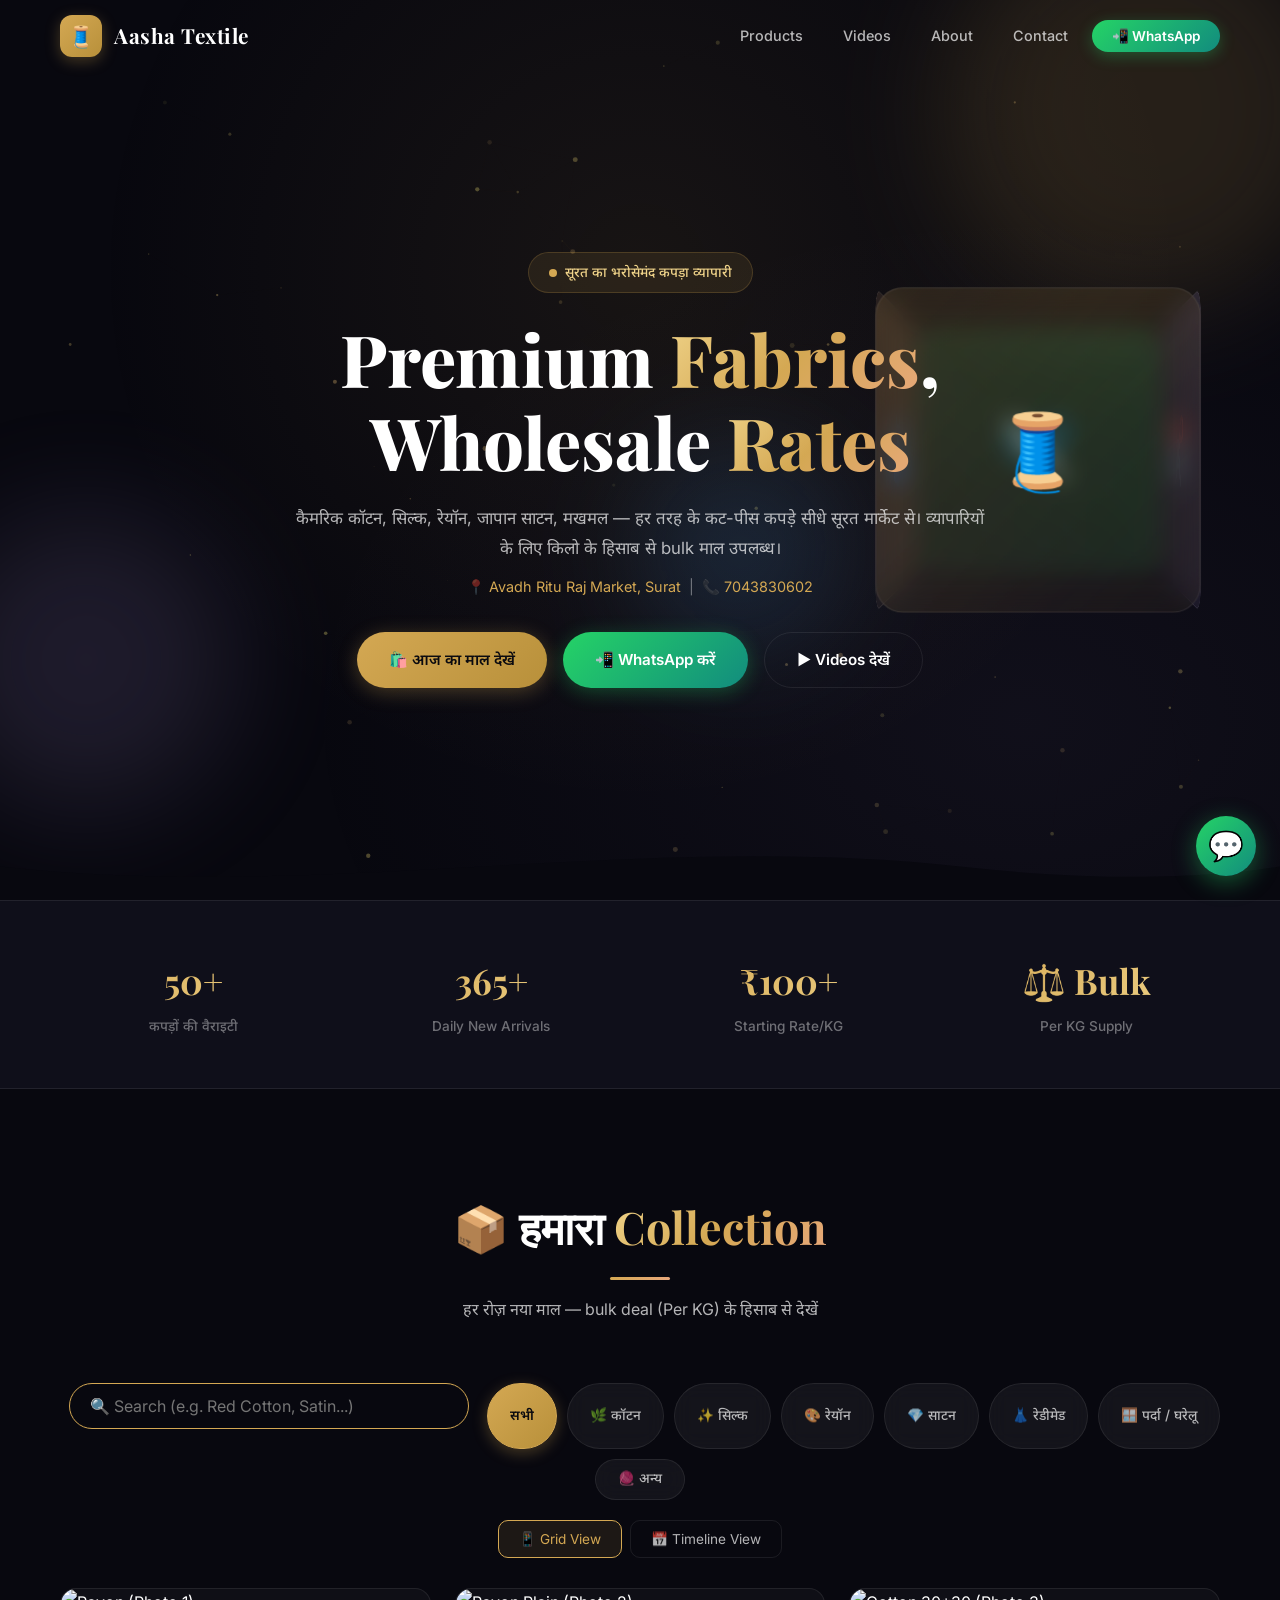
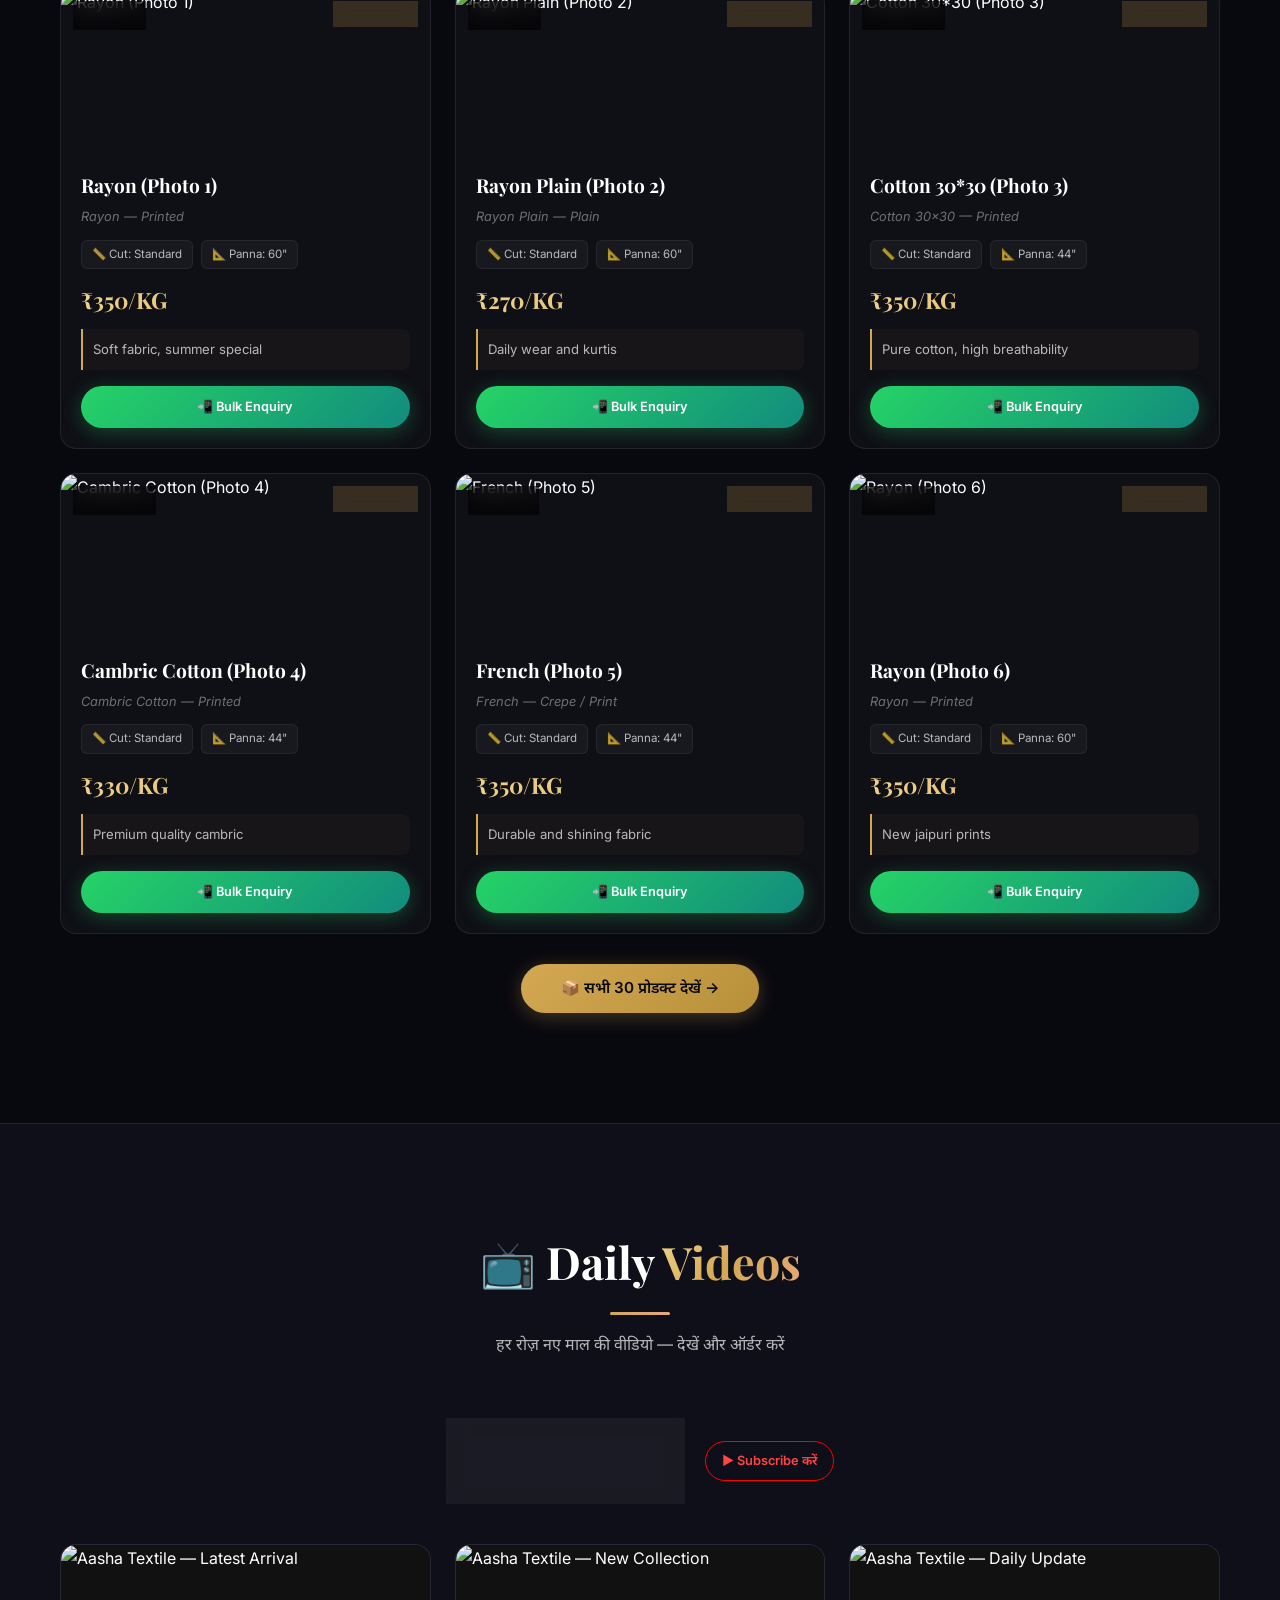
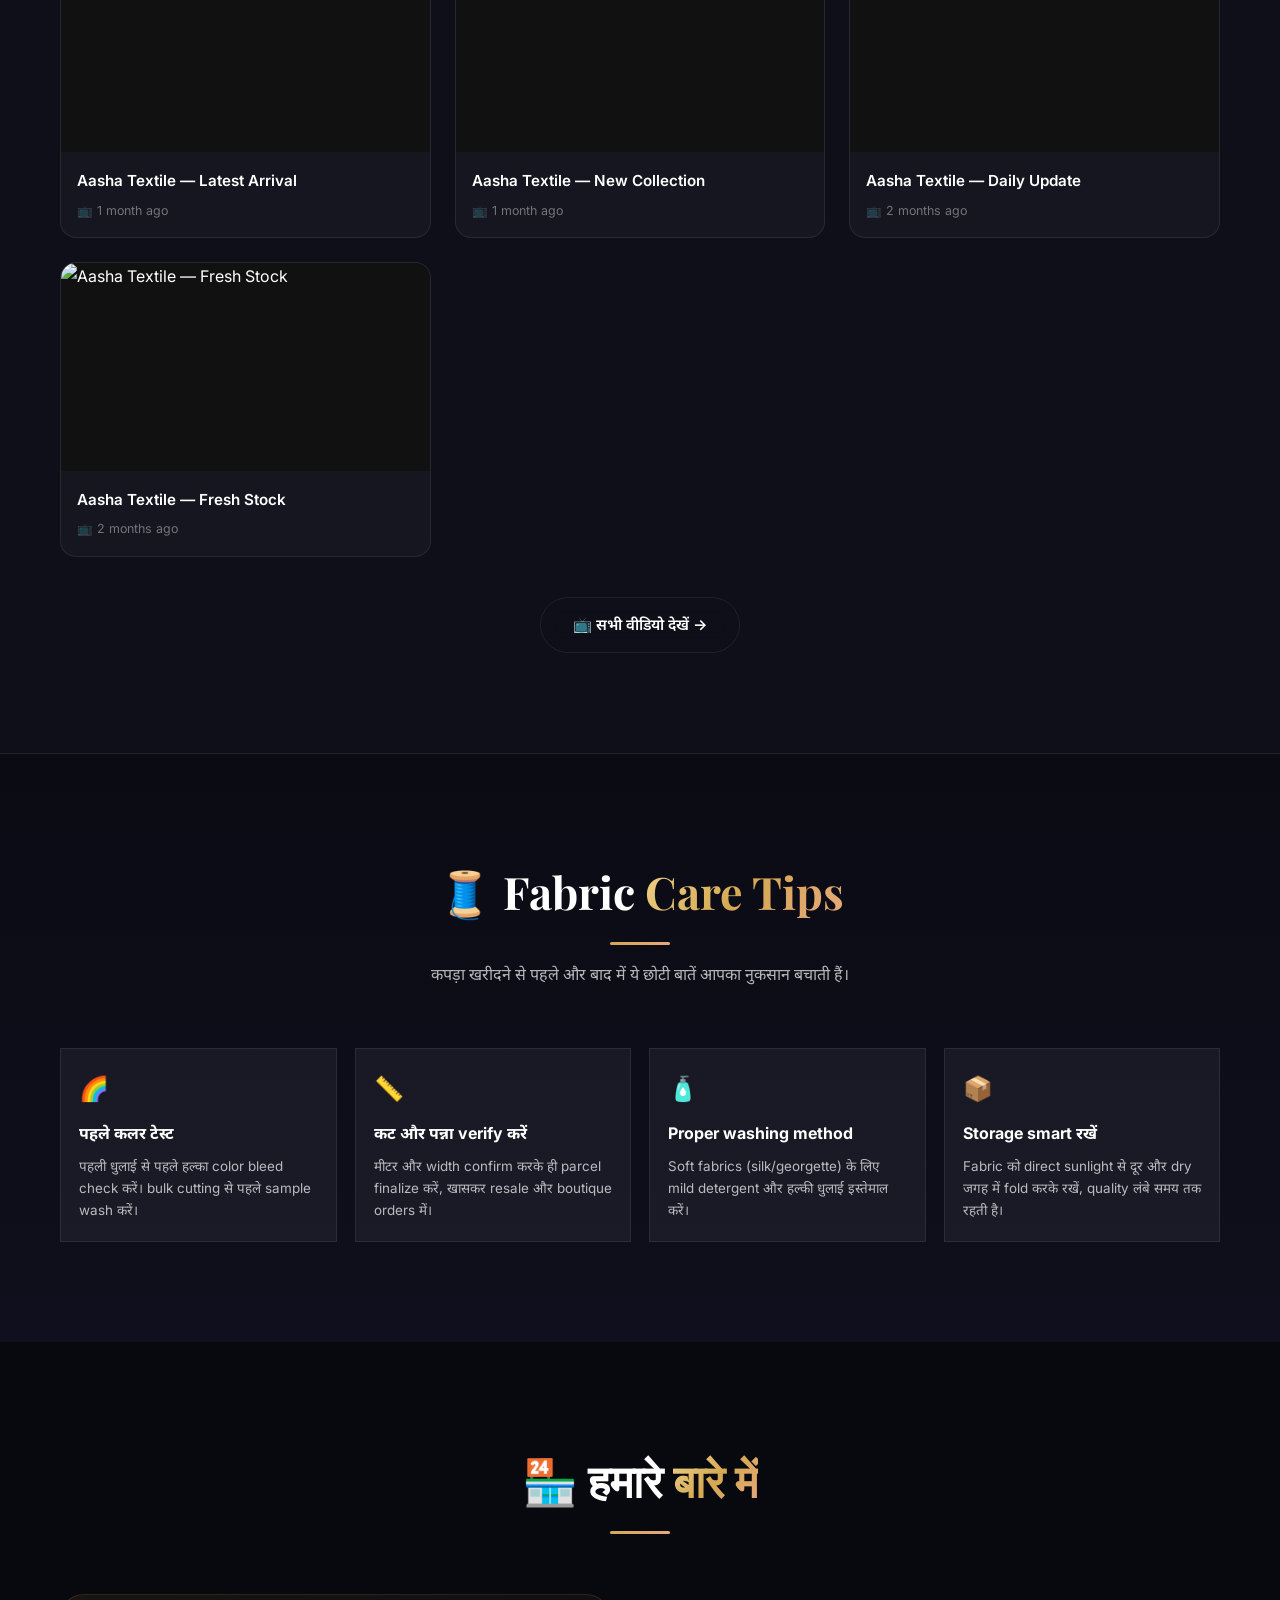
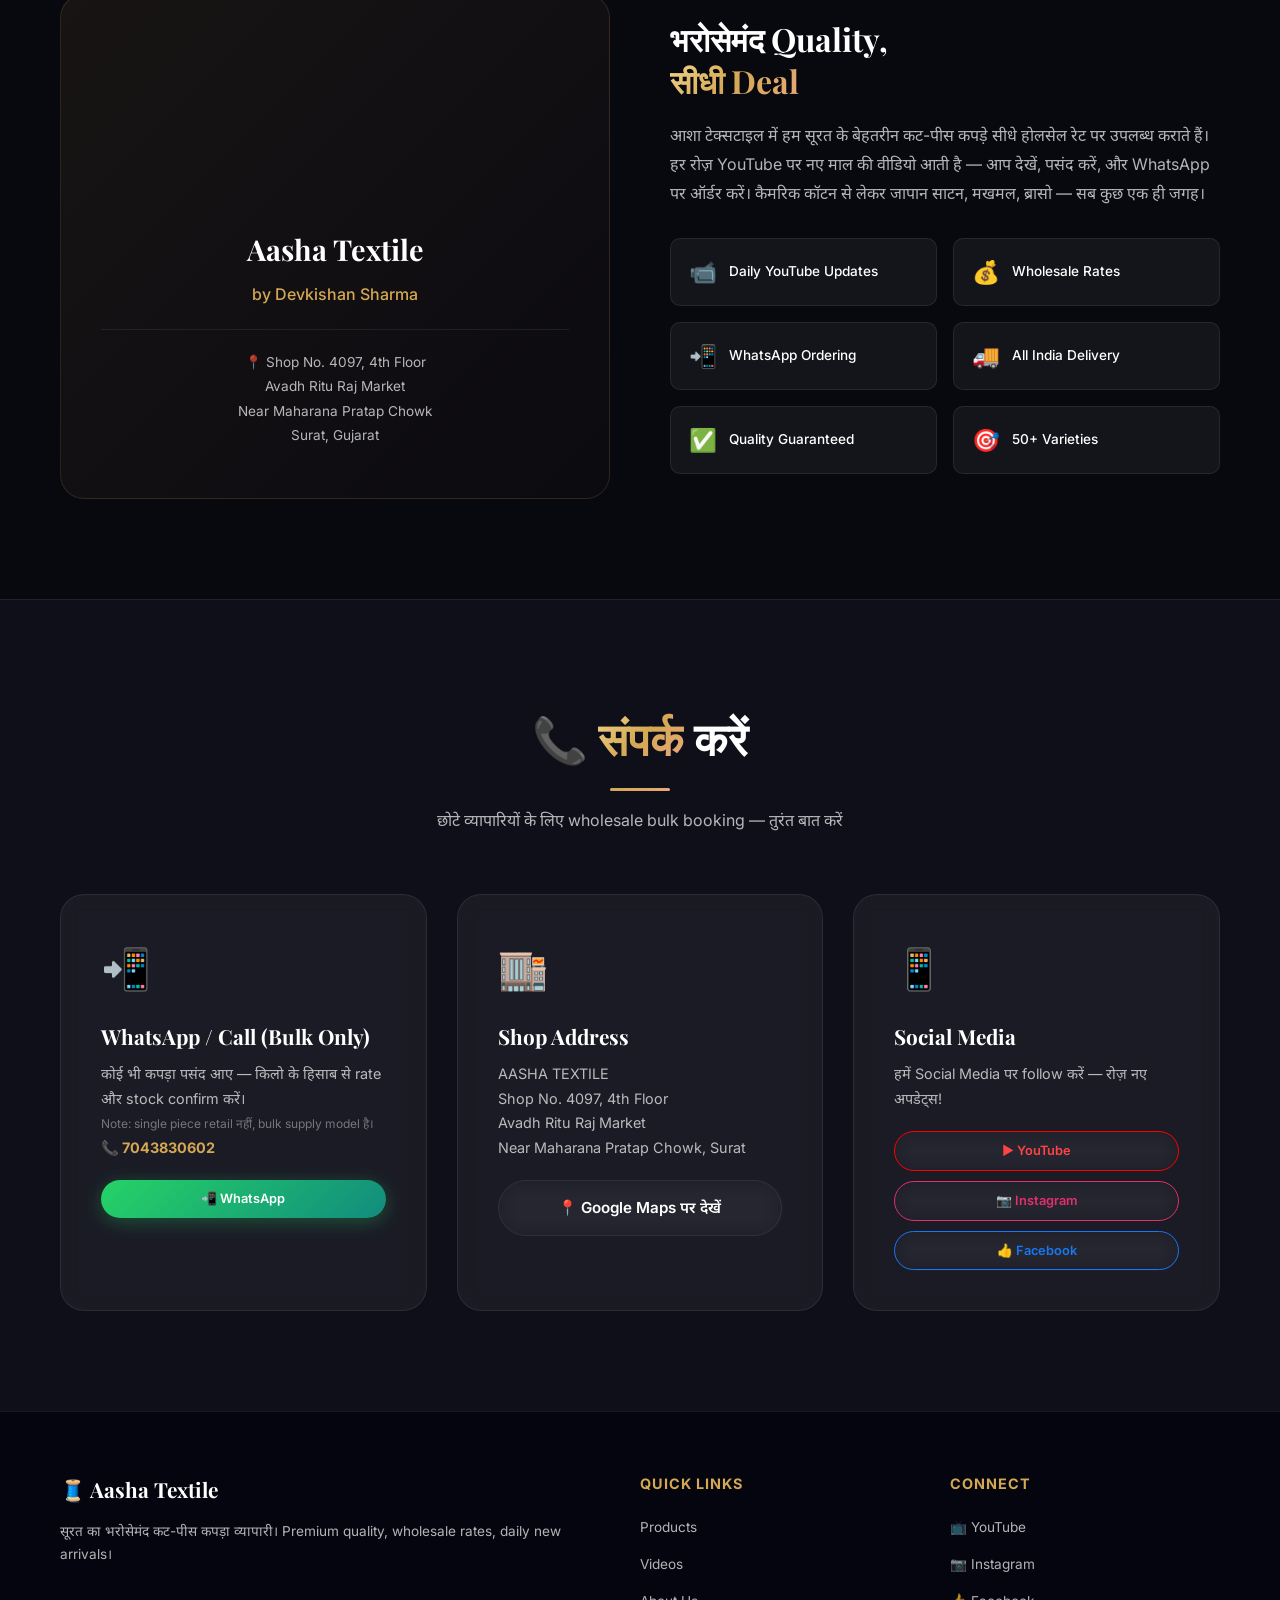
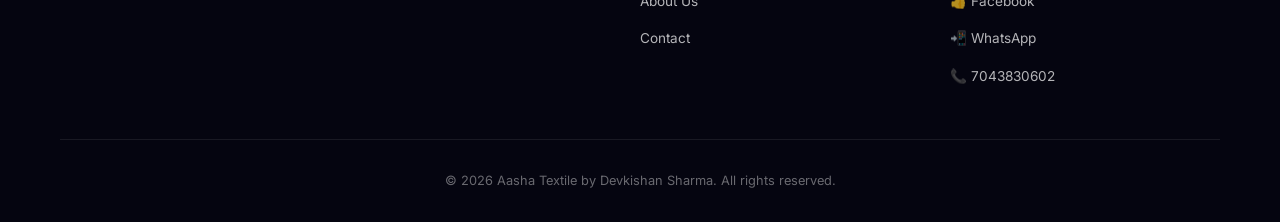
==== index.html @ 74edf507 "Add files via upload" ====
<!DOCTYPE html>
<html lang="hi">
<head>
    <meta charset="UTF-8">
    <meta name="viewport" content="width=device-width, initial-scale=1.0">
    <title>Aasha Textile — Premium Cut-Piece Fabrics | Surat</title>
    <meta name="description" content="Aasha Textile, Surat — Premium quality cut-piece fabrics at wholesale rates. Cotton, Silk, Rayon, Velvet & more. Daily new arrivals. Order via WhatsApp.">
    <meta name="keywords" content="cut piece cloth, fabric shop Surat, Aasha Textile, Devkishan Sharma, cotton, silk, rayon, wholesale fabric, Surat textile market">
    <link rel="icon" href="data:image/svg+xml,<svg xmlns='http://www.w3.org/2000/svg' viewBox='0 0 100 100'><text y='.9em' font-size='90'>🧵</text></svg>">
    <link rel="stylesheet" href="style.css">
</head>
<body>

    <!-- ======== PRELOADER ======== -->
    <div class="preloader" id="preloader">
        <div class="preloader-spinner"></div>
        <div class="preloader-text">AASHA TEXTILE</div>
    </div>

    <!-- ======== PARTICLE CANVAS ======== -->
    <canvas id="particleCanvas"></canvas>

    <!-- ======== NAVIGATION ======== -->
    <nav class="navbar" id="navbar">
        <div class="container">
            <a href="#" class="nav-logo">
                <div class="nav-logo-icon">🧵</div>
                <span>Aasha Textile</span>
            </a>
            <ul class="nav-links" id="navLinks">
                <li><a href="#products" class="nav-link" data-section="products">Products</a></li>
                <li><a href="#youtube" class="nav-link" data-section="youtube">Videos</a></li>
                <li><a href="#about" class="nav-link" data-section="about">About</a></li>
                <li><a href="#contact" class="nav-link" data-section="contact">Contact</a></li>
                <li>
                    <a href="https://wa.me/917043830602" target="_blank" class="nav-whatsapp-btn">
                        📲 WhatsApp
                    </a>
                </li>
            </ul>
            <button class="nav-toggle" id="navToggle" aria-label="Toggle navigation">
                <span></span>
                <span></span>
                <span></span>
            </button>
        </div>
    </nav>

    <!-- ======== HERO SECTION ======== -->
    <section class="hero" id="hero">
        <div class="hero-shape hero-shape-1"></div>
        <div class="hero-shape hero-shape-2"></div>
        <div class="hero-shape hero-shape-3"></div>

        <div class="hero-content">
            <div class="hero-badge">
                सूरत का भरोसेमंद कपड़ा व्यापारी
            </div>
            <h1 class="hero-title">
                Premium <span class="gold-text">Fabrics</span>,<br>
                Wholesale <span class="gold-text">Rates</span>
            </h1>
            <p class="hero-subtitle">
                कैमरिक कॉटन, सिल्क, रेयॉन, जापान साटन, मखमल — हर तरह के कट-पीस कपड़े 
                सीधे सूरत मार्केट से।  व्यापारियों के लिए किलो के हिसाब से bulk माल उपलब्ध।
            </p>
            <p class="hero-location">
                📍 <span>Avadh Ritu Raj Market, Surat</span> &nbsp;|&nbsp; 📞 <span>7043830602</span>
            </p>
            <div class="hero-buttons">
                <a href="#products" class="btn btn-gold">
                    🛍️ आज का माल देखें
                </a>
                <a href="https://wa.me/917043830602?text=नमस्ते%2C%20मुझे%20कपड़े%20के%20बारे%20में%20जानकारी%20चाहिए" target="_blank" class="btn btn-whatsapp">
                    📲 WhatsApp करें
                </a>
                <a href="#youtube" class="btn btn-outline">
                    ▶ Videos देखें
                </a>
            </div>
        </div>

        <!-- 3D Rotating Cube -->
        <div class="hero-3d-element">
            <div class="hero-3d-cube">
                <div class="hero-3d-face">🧵</div>
                <div class="hero-3d-face">✂️</div>
                <div class="hero-3d-face">🪡</div>
                <div class="hero-3d-face">👗</div>
            </div>
        </div>

        <div class="hero-wave">
            <svg viewBox="0 0 1440 80" fill="none" xmlns="http://www.w3.org/2000/svg" preserveAspectRatio="none">
                <path d="M0,40 C360,80 720,0 1080,40 C1260,60 1380,50 1440,40 L1440,80 L0,80 Z" fill="#08080f"/>
            </svg>
        </div>
    </section>

    <!-- ======== STATS BAR ======== -->
    <div class="stats-bar" id="statsBar">
        <div class="container">
            <div class="stats-grid">
                <div class="stat-item reveal">
                    <div class="stat-number" data-count="50">0+</div>
                    <div class="stat-label">कपड़ों की वैराइटी</div>
                </div>
                <div class="stat-item reveal reveal-delay-1">
                    <div class="stat-number" data-count="365">0</div>
                    <div class="stat-label">Daily New Arrivals</div>
                </div>
                <div class="stat-item reveal reveal-delay-2">
                    <div class="stat-number">₹100+</div>
                    <div class="stat-label">Starting Rate/KG</div>
                </div>
                <div class="stat-item reveal reveal-delay-3">
                    <div class="stat-number">⚖️ Bulk</div>
                    <div class="stat-label">Per KG Supply</div>
                </div>
            </div>
        </div>
    </div>

    <!-- ======== PRODUCTS SECTION ======== -->
    <section class="section timeline-section" id="products">
        <div class="container">
            <div class="section-header reveal">
                <h2 class="section-title">📦 हमारा <span class="gold-text">Collection</span></h2>
                <div class="section-gold-line"></div>
                <p class="section-subtitle">हर रोज़ नया माल — bulk deal (Per KG) के हिसाब से देखें</p>
            </div>

            <!-- Category Filter -->
            <div class="category-filter reveal" id="categoryFilter" style="margin-bottom: 20px;">
                <input type="text" id="searchInput" class="search-input" placeholder="🔍 Search (e.g. Red Cotton, Satin...)" style="width: 100%; max-width: 400px; padding: 12px 20px; border-radius: 30px; border: 1px solid var(--gold); background: var(--card-bg); color: #fff; font-size: 1rem; margin-bottom: 20px; display: block; margin-left: auto; margin-right: auto;">
                <button class="filter-btn active" data-category="all">सभी</button>
                <button class="filter-btn" data-category="Cotton">🌿 कॉटन</button>
                <button class="filter-btn" data-category="Silk">✨ सिल्क</button>
                <button class="filter-btn" data-category="Rayon">🎨 रेयॉन</button>
                <button class="filter-btn" data-category="Satin">💎 साटन</button>
                <button class="filter-btn" data-category="Readymade">👗 रेडीमेड</button>
                <button class="filter-btn" data-category="Curtain">🪟 पर्दा / घरेलू</button>
                <button class="filter-btn" data-category="Other">🧶 अन्य</button>
            </div>

            <!-- View Toggle -->
            <div class="view-toggle reveal">
                <button class="view-toggle-btn active" data-view="grid" id="viewGrid">📱 Grid View</button>
                <button class="view-toggle-btn" data-view="timeline" id="viewTimeline">📅 Timeline View</button>
            </div>

            <!-- Product Grid / Timeline -->
            <div id="productContainer">
                <!-- Rendered by JS -->
            </div>
        </div>
    </section>

    <!-- ======== YOUTUBE SECTION ======== -->
    <section class="section youtube-section" id="youtube">
        <div class="container">
            <div class="section-header reveal">
                <h2 class="section-title">📺 Daily <span class="gold-text">Videos</span></h2>
                <div class="section-gold-line"></div>
                <p class="section-subtitle">हर रोज़ नए माल की वीडियो — देखें और ऑर्डर करें</p>
            </div>

            <div class="yt-channel-header reveal">
                <div class="yt-channel-info">
                    <div class="yt-channel-icon">▶</div>
                    <div>
                        <div class="yt-channel-name">Aasha Textile</div>
                        <div class="yt-channel-handle">@aasarextile</div>
                    </div>
                </div>
                <a href="https://youtube.com/@aasarextile?sub_confirmation=1" target="_blank" class="btn btn-outline btn-sm" style="border-color: #ff0000; color: #ff4444;">
                    ▶ Subscribe करें
                </a>
            </div>

            <div class="yt-grid" id="youtubeGrid">
                <!-- Rendered by JS -->
            </div>

            <div class="yt-subscribe-row reveal">
                <a href="https://youtube.com/@aasarextile" target="_blank" class="btn btn-outline">
                    📺 सभी वीडियो देखें →
                </a>
            </div>
        </div>
    </section>

    <!-- ======== FABRIC CARE / TRUST SECTION ======== -->
    <section class="section fabric-care-section" id="care">
        <div class="container">
            <div class="section-header reveal">
                <h2 class="section-title">🧵 Fabric <span class="gold-text">Care Tips</span></h2>
                <div class="section-gold-line"></div>
                <p class="section-subtitle">कपड़ा खरीदने से पहले और बाद में ये छोटी बातें आपका नुकसान बचाती हैं।</p>
            </div>
            <div class="fabric-care-grid">
                <div class="fabric-tip reveal">
                    <div class="fabric-tip-icon">🌈</div>
                    <h3>पहले कलर टेस्ट</h3>
                    <p>पहली धुलाई से पहले हल्का color bleed check करें। bulk cutting से पहले sample wash करें।</p>
                </div>
                <div class="fabric-tip reveal reveal-delay-1">
                    <div class="fabric-tip-icon">📏</div>
                    <h3>कट और पन्ना verify करें</h3>
                    <p>मीटर और width confirm करके ही parcel finalize करें, खासकर resale और boutique orders में।</p>
                </div>
                <div class="fabric-tip reveal reveal-delay-2">
                    <div class="fabric-tip-icon">🧴</div>
                    <h3>Proper washing method</h3>
                    <p>Soft fabrics (silk/georgette) के लिए mild detergent और हल्की धुलाई इस्तेमाल करें।</p>
                </div>
                <div class="fabric-tip reveal reveal-delay-3">
                    <div class="fabric-tip-icon">📦</div>
                    <h3>Storage smart रखें</h3>
                    <p>Fabric को direct sunlight से दूर और dry जगह में fold करके रखें, quality लंबे समय तक रहती है।</p>
                </div>
            </div>
        </div>
    </section>

    <!-- ======== ABOUT SECTION ======== -->
    <section class="section about-section" id="about">
        <div class="container">
            <div class="section-header reveal">
                <h2 class="section-title">🏪 हमारे <span class="gold-text">बारे में</span></h2>
                <div class="section-gold-line"></div>
            </div>

            <div class="about-grid">
                <div class="about-visual reveal">
                    <div class="about-card-3d">
                        <div class="about-card" id="aboutCard">
                            <div class="about-owner-photo-wrap">
                                <img src="admin-photo.jpg" alt="Devkishan Sharma" class="about-owner-photo" loading="lazy" decoding="async" onerror="this.style.display='none'; this.parentElement.classList.add('fallback');">
                                <span class="about-shop-icon">🏪</span>
                            </div>
                            <h3>Aasha Textile</h3>
                            <p class="about-owner">by Devkishan Sharma</p>
                            <div class="about-address">
                                📍 Shop No. 4097, 4th Floor<br>
                                Avadh Ritu Raj Market<br>
                                Near Maharana Pratap Chowk<br>
                                Surat, Gujarat
                            </div>
                        </div>
                    </div>
                </div>
                <div class="about-info reveal reveal-delay-1">
                    <h2>भरोसेमंद Quality,<br><span class="gold-text">सीधी Deal</span></h2>
                    <p>
                        आशा टेक्सटाइल में हम सूरत के बेहतरीन कट-पीस कपड़े सीधे होलसेल रेट पर उपलब्ध कराते हैं।
                        हर रोज़ YouTube पर नए माल की वीडियो आती है — आप देखें, पसंद करें, और WhatsApp पर ऑर्डर करें।
                        कैमरिक कॉटन से लेकर जापान साटन, मखमल, ब्रासो — सब कुछ एक ही जगह।
                    </p>
                    <div class="about-features">
                        <div class="about-feature">
                            <div class="about-feature-icon">📹</div>
                            <span>Daily YouTube Updates</span>
                        </div>
                        <div class="about-feature">
                            <div class="about-feature-icon">💰</div>
                            <span>Wholesale Rates</span>
                        </div>
                        <div class="about-feature">
                            <div class="about-feature-icon">📲</div>
                            <span>WhatsApp Ordering</span>
                        </div>
                        <div class="about-feature">
                            <div class="about-feature-icon">🚚</div>
                            <span>All India Delivery</span>
                        </div>
                        <div class="about-feature">
                            <div class="about-feature-icon">✅</div>
                            <span>Quality Guaranteed</span>
                        </div>
                        <div class="about-feature">
                            <div class="about-feature-icon">🎯</div>
                            <span>50+ Varieties</span>
                        </div>
                    </div>
                </div>
            </div>
        </div>
    </section>

    <!-- ======== CONTACT SECTION ======== -->
    <section class="section contact-section" id="contact">
        <div class="container">
            <div class="section-header reveal">
                <h2 class="section-title">📞 <span class="gold-text">संपर्क</span> करें</h2>
                <div class="section-gold-line"></div>
                <p class="section-subtitle">छोटे व्यापारियों के लिए wholesale bulk booking — तुरंत बात करें</p>
            </div>

            <div class="contact-grid">
                <div class="contact-card reveal">
                    <div class="contact-card-icon">📲</div>
                    <h3>WhatsApp / Call (Bulk Only)</h3>
                    <p>
                        कोई भी कपड़ा पसंद आए — किलो के हिसाब से rate और stock confirm करें।<br>
                        <small style="color:var(--text-muted)">Note: single piece retail नहीं, bulk supply model है।</small><br>
                        <strong style="color:var(--gold)">📞 7043830602</strong>
                    </p>
                    <div style="display:flex;gap:10px;flex-wrap:wrap;margin-top:12px;">
                        <a href="https://wa.me/917043830602?text=नमस्ते%2C%20मुझे%20कपड़े%20के%20बारे%20में%20जानकारी%20चाहिए" target="_blank" class="btn btn-whatsapp btn-sm">
                            📲 WhatsApp
                        </a>
                    </div>
                </div>
                <div class="contact-card reveal reveal-delay-1">
                    <div class="contact-card-icon">🏬</div>
                    <h3>Shop Address</h3>
                    <p>
                        AASHA TEXTILE<br>
                        Shop No. 4097, 4th Floor<br>
                        Avadh Ritu Raj Market<br>
                        Near Maharana Pratap Chowk, Surat
                    </p>
                    <a href="https://maps.app.goo.gl/P3PZbkX4ZzjB4wXUA" target="_blank" class="btn btn-outline">
                        📍 Google Maps पर देखें
                    </a>
                </div>
                <div class="contact-card reveal reveal-delay-2">
                    <div class="contact-card-icon">📱</div>
                    <h3>Social Media</h3>
                    <p>
                        हमें Social Media पर follow करें — रोज़ नए अपडेट्स!
                    </p>
                    <div style="display:flex;gap:10px;flex-wrap:wrap;margin-top:12px;">
                        <a href="https://youtube.com/@aasarextile" target="_blank" class="btn btn-outline btn-sm" style="border-color:#ff0000;color:#ff4444;">
                            ▶ YouTube
                        </a>
                        <a href="https://instagram.com/dekrishansharma?igsh=cmhyNXc4cWptZm8y" target="_blank" class="btn btn-outline btn-sm" style="border-color:#e1306c;color:#e1306c;">
                            📷 Instagram
                        </a>
                        <a href="https://facebook.com/share/15oyioSVS5" target="_blank" class="btn btn-outline btn-sm" style="border-color:#1877f2;color:#1877f2;">
                            👍 Facebook
                        </a>
                    </div>
                </div>
            </div>
        </div>
    </section>



    <!-- ======== FOOTER ======== -->
    <footer class="footer">
        <div class="container">
            <div class="footer-grid">
                <div class="footer-brand">
                    <h3>🧵 Aasha Textile</h3>
                    <p>
                        सूरत का भरोसेमंद कट-पीस कपड़ा व्यापारी। 
                        Premium quality, wholesale rates, daily new arrivals।
                    </p>
                </div>
                <div class="footer-col">
                    <h4>Quick Links</h4>
                    <ul>
                        <li><a href="#products">Products</a></li>
                        <li><a href="#youtube">Videos</a></li>
                        <li><a href="#about">About Us</a></li>
                        <li><a href="#contact">Contact</a></li>
                    </ul>
                </div>
                <div class="footer-col">
                    <h4>Connect</h4>
                    <ul>
                        <li><a href="https://youtube.com/@aasarextile" target="_blank">📺 YouTube</a></li>
                        <li><a href="https://instagram.com/dekrishansharma?igsh=cmhyNXc4cWptZm8y" target="_blank">📷 Instagram</a></li>
                        <li><a href="https://facebook.com/share/15oyioSVS5" target="_blank">👍 Facebook</a></li>
                        <li><a href="https://wa.me/917043830602" target="_blank">📲 WhatsApp</a></li>
                        <li><a href="tel:+917043830602">📞 7043830602</a></li>
                    </ul>
                </div>
            </div>
            <div class="footer-bottom">
                <p>© 2026 Aasha Textile by Devkishan Sharma. All rights reserved.</p>
            </div>
        </div>
    </footer>

    <!-- ======== WHATSAPP FAB ======== -->
    <a href="https://wa.me/917043830602?text=नमस्ते%2C%20मुझे%20कपड़े%20के%20बारे%20में%20जानकारी%20चाहिए" target="_blank" class="whatsapp-fab" id="whatsappFab">
        💬
        <span class="whatsapp-fab-tooltip">WhatsApp पर बात करें</span>
    </a>

    <!-- ======== ORDER MODAL ======== -->
    <div class="modal-overlay" id="orderModal">
        <div class="modal">
            <div class="modal-header">
                <h3>📲 WhatsApp पर Bulk Enquiry भेजें</h3>
                <button class="modal-close" id="modalClose">✕</button>
            </div>
            <div class="modal-body">
                <div id="modalProductInfo"></div>
                <form id="orderForm">
                    <div class="form-group">
                        <label for="customerName">आपका नाम *</label>
                        <input type="text" id="customerName" placeholder="अपना नाम लिखें" required>
                    </div>
                    <div class="form-group">
                        <label for="customerPhone">फ़ोन नंबर *</label>
                        <input type="tel" id="customerPhone" placeholder="अपना फ़ोन नंबर लिखें" required>
                    </div>
                    <div class="form-group">
                        <label for="customerAddress">पता (Delivery के लिए)</label>
                        <textarea id="customerAddress" placeholder="अपना पूरा पता लिखें"></textarea>
                    </div>
                    <div class="form-group">
                        <label for="customerMessage">कितना चाहिए / कोई सवाल</label>
                        <textarea id="customerMessage" placeholder="जैसे: 5 मीटर चाहिए, कोई और रंग है क्या?"></textarea>
                    </div>
                    <button type="submit" class="btn-send-order">
                        📲 WhatsApp पर भेजें
                    </button>
                </form>
            </div>
        </div>
    </div>

    <!-- ======== IMAGE LIGHTBOX ======== -->
    <div class="lightbox-overlay" id="lightbox">
        <button class="lightbox-close" id="lightboxClose">✕</button>
        <div class="lightbox-content">
            <img id="lightboxImg" src="" alt="Full size image">
        </div>
        <div class="lightbox-caption" id="lightboxCaption"></div>
    </div>

    <script src="direct-updates.js"></script>
    <script src="app.js"></script>
</body>
</html>
---- style.css ----
/* ============================================
   AASHA TEXTILE — Premium 3D Dark Theme
   Surat Cut-Piece Fabric Hub
   ============================================ */

/* ---------- Google Fonts ---------- */
@import url('https://fonts.googleapis.com/css2?family=Playfair+Display:ital,wght@0,400;0,600;0,700;0,800;1,400&family=Inter:wght@300;400;500;600;700&family=Noto+Sans+Devanagari:wght@300;400;500;600;700&display=swap');

/* ---------- CSS Variables ---------- */
:root {
  --bg-primary: #08080f;
  --bg-secondary: #0f0f1a;
  --bg-card: rgba(255,255,255,0.03);
  --bg-card-hover: rgba(255,255,255,0.06);
  --bg-glass: rgba(255,255,255,0.05);
  --border-glass: rgba(255,255,255,0.08);

  --gold: #d4a853;
  --gold-light: #f0d48a;
  --gold-dark: #b8903a;
  --gold-glow: rgba(212,168,83,0.3);

  --rose: #e8a87c;
  --accent-blue: #4facfe;
  --accent-purple: #a18cd1;
  --accent-green: #43e97b;
  --accent-red: #f5576c;

  --text-primary: #ffffff;
  --text-secondary: rgba(255,255,255,0.7);
  --text-muted: rgba(255,255,255,0.4);

  --font-display: 'Playfair Display', serif;
  --font-body: 'Inter', 'Noto Sans Devanagari', sans-serif;

  --radius: 16px;
  --radius-sm: 10px;
  --radius-lg: 24px;

  --shadow-gold: 0 8px 32px rgba(212,168,83,0.15);
  --shadow-card: 0 8px 32px rgba(0,0,0,0.4);
  --shadow-elevated: 0 20px 60px rgba(0,0,0,0.5);

  --transition: 0.4s cubic-bezier(0.25, 0.46, 0.45, 0.94);
  --transition-fast: 0.25s ease;
  --transition-bounce: 0.5s cubic-bezier(0.34, 1.56, 0.64, 1);

  --nav-height: 72px;
  --container-max: 1200px;
}

/* ---------- Reset & Base ---------- */
*, *::before, *::after { box-sizing: border-box; margin: 0; padding: 0; }

html {
  scroll-behavior: smooth;
  font-size: 16px;
  -webkit-font-smoothing: antialiased;
  -moz-osx-font-smoothing: grayscale;
}

body {
  font-family: var(--font-body);
  background: var(--bg-primary);
  color: var(--text-primary);
  line-height: 1.7;
  overflow-x: hidden;
  min-height: 100vh;
}

a { color: var(--gold); text-decoration: none; transition: var(--transition-fast); }
a:hover { color: var(--gold-light); }
img { max-width: 100%; display: block; }
button { cursor: pointer; font-family: inherit; }
input, textarea, select { font-family: inherit; }

.container {
  max-width: var(--container-max);
  margin: 0 auto;
  padding: 0 20px;
}

/* ---------- PRELOADER ---------- */
.preloader {
  position: fixed;
  inset: 0;
  z-index: 9999;
  background: var(--bg-primary);
  display: flex;
  flex-direction: column;
  align-items: center;
  justify-content: center;
  transition: opacity 0.6s, visibility 0.6s;
}

.preloader.hidden {
  opacity: 0;
  visibility: hidden;
  pointer-events: none;
}

.preloader-spinner {
  width: 50px;
  height: 50px;
  border: 3px solid rgba(212,168,83,0.15);
  border-top-color: var(--gold);
  border-radius: 50%;
  animation: spin 0.8s linear infinite;
}

.preloader-text {
  margin-top: 20px;
  font-family: var(--font-display);
  font-size: 1.2rem;
  color: var(--gold);
  letter-spacing: 2px;
}

@keyframes spin { to { transform: rotate(360deg); } }

/* ---------- PARTICLE CANVAS ---------- */
#particleCanvas {
  position: fixed;
  inset: 0;
  z-index: 0;
  pointer-events: none;
  opacity: 0.6;
}

/* ---------- NAVIGATION ---------- */
.navbar {
  position: fixed;
  top: 0;
  left: 0;
  right: 0;
  z-index: 1000;
  height: var(--nav-height);
  display: flex;
  align-items: center;
  transition: var(--transition);
  background: transparent;
}

.navbar.scrolled {
  background: rgba(8,8,15,0.85);
  backdrop-filter: blur(20px) saturate(180%);
  -webkit-backdrop-filter: blur(20px) saturate(180%);
  border-bottom: 1px solid var(--border-glass);
  box-shadow: 0 4px 30px rgba(0,0,0,0.3);
}

.navbar .container {
  display: flex;
  align-items: center;
  justify-content: space-between;
  width: 100%;
}

.nav-logo {
  display: flex;
  align-items: center;
  gap: 12px;
  color: var(--text-primary);
  font-family: var(--font-display);
  font-size: 1.3rem;
  font-weight: 700;
  letter-spacing: 0.5px;
}

.nav-logo-icon {
  width: 42px;
  height: 42px;
  background: linear-gradient(135deg, var(--gold), var(--gold-dark));
  border-radius: 12px;
  display: flex;
  align-items: center;
  justify-content: center;
  font-size: 1.3rem;
  box-shadow: 0 4px 15px var(--gold-glow);
  transition: var(--transition);
}

.nav-logo:hover .nav-logo-icon {
  transform: rotate(15deg) scale(1.1);
  box-shadow: 0 6px 25px var(--gold-glow);
}

.nav-links {
  display: flex;
  align-items: center;
  list-style: none;
  gap: 8px;
}

.nav-links a {
  color: var(--text-secondary);
  font-size: 0.9rem;
  font-weight: 500;
  padding: 8px 16px;
  border-radius: 10px;
  transition: var(--transition-fast);
  position: relative;
}

.nav-links a:hover,
.nav-links a.active {
  color: var(--gold);
  background: rgba(212,168,83,0.08);
}

.nav-whatsapp-btn {
  background: linear-gradient(135deg, #25d366, #128c7e) !important;
  color: #fff !important;
  padding: 8px 20px !important;
  border-radius: 50px !important;
  font-weight: 600 !important;
  font-size: 0.85rem !important;
  box-shadow: 0 4px 15px rgba(37,211,102,0.3);
}

.nav-whatsapp-btn:hover {
  transform: translateY(-2px);
  box-shadow: 0 6px 25px rgba(37,211,102,0.4);
  color: #fff !important;
}

/* Mobile Nav Toggle */
.nav-toggle {
  display: none;
  flex-direction: column;
  gap: 5px;
  background: none;
  border: none;
  padding: 8px;
  z-index: 1001;
}

.nav-toggle span {
  width: 24px;
  height: 2px;
  background: var(--text-primary);
  border-radius: 2px;
  transition: var(--transition-fast);
}

.nav-toggle.active span:nth-child(1) { transform: rotate(45deg) translate(5px, 5px); }
.nav-toggle.active span:nth-child(2) { opacity: 0; }
.nav-toggle.active span:nth-child(3) { transform: rotate(-45deg) translate(5px, -5px); }

/* ---------- HERO SECTION ---------- */
.hero {
  position: relative;
  min-height: 100vh;
  display: flex;
  align-items: center;
  justify-content: center;
  padding: 120px 20px 80px;
  text-align: center;
  z-index: 1;
  overflow: hidden;
}

.hero::before {
  content: '';
  position: absolute;
  inset: 0;
  background: radial-gradient(ellipse at 50% 30%, rgba(212,168,83,0.08) 0%, transparent 60%),
              radial-gradient(ellipse at 80% 80%, rgba(161,140,209,0.06) 0%, transparent 50%);
  z-index: 0;
}

/* 3D Floating Shapes */
.hero-shape {
  position: absolute;
  border-radius: 50%;
  filter: blur(60px);
  opacity: 0.15;
  z-index: 0;
  animation: floatShape 15s ease-in-out infinite;
}

.hero-shape-1 {
  width: 400px;
  height: 400px;
  background: var(--gold);
  top: -10%;
  right: -5%;
  animation-delay: 0s;
}

.hero-shape-2 {
  width: 300px;
  height: 300px;
  background: var(--accent-purple);
  bottom: 10%;
  left: -5%;
  animation-delay: -5s;
}

.hero-shape-3 {
  width: 200px;
  height: 200px;
  background: var(--accent-blue);
  top: 50%;
  left: 50%;
  animation-delay: -10s;
}

@keyframes floatShape {
  0%, 100% { transform: translate(0, 0) scale(1); }
  25% { transform: translate(30px, -30px) scale(1.05); }
  50% { transform: translate(-20px, 20px) scale(0.95); }
  75% { transform: translate(20px, 10px) scale(1.02); }
}

/* 3D Rotating Fabric Element */
.hero-3d-element {
  position: absolute;
  right: 8%;
  top: 50%;
  transform: translateY(-50%);
  width: 280px;
  height: 280px;
  perspective: 1000px;
  z-index: 1;
}

.hero-3d-cube {
  width: 100%;
  height: 100%;
  position: relative;
  transform-style: preserve-3d;
  animation: rotateCube 20s ease-in-out infinite;
}

.hero-3d-face {
  position: absolute;
  width: 100%;
  height: 100%;
  border-radius: var(--radius-lg);
  display: flex;
  align-items: center;
  justify-content: center;
  font-size: 4rem;
  border: 1px solid var(--border-glass);
  backdrop-filter: blur(10px);
}

.hero-3d-face:nth-child(1) {
  background: linear-gradient(135deg, rgba(212,168,83,0.15), rgba(212,168,83,0.05));
  transform: rotateY(0deg) translateZ(140px);
}
.hero-3d-face:nth-child(2) {
  background: linear-gradient(135deg, rgba(161,140,209,0.15), rgba(161,140,209,0.05));
  transform: rotateY(90deg) translateZ(140px);
}
.hero-3d-face:nth-child(3) {
  background: linear-gradient(135deg, rgba(67,233,123,0.15), rgba(67,233,123,0.05));
  transform: rotateY(180deg) translateZ(140px);
}
.hero-3d-face:nth-child(4) {
  background: linear-gradient(135deg, rgba(232,168,124,0.15), rgba(232,168,124,0.05));
  transform: rotateY(270deg) translateZ(140px);
}

@keyframes rotateCube {
  0% { transform: rotateY(0deg) rotateX(10deg); }
  25% { transform: rotateY(90deg) rotateX(-5deg); }
  50% { transform: rotateY(180deg) rotateX(10deg); }
  75% { transform: rotateY(270deg) rotateX(-5deg); }
  100% { transform: rotateY(360deg) rotateX(10deg); }
}

.hero-content {
  position: relative;
  z-index: 2;
  max-width: 700px;
}

.hero-badge {
  display: inline-flex;
  align-items: center;
  gap: 8px;
  padding: 8px 20px;
  background: rgba(212,168,83,0.1);
  border: 1px solid rgba(212,168,83,0.2);
  border-radius: 50px;
  font-size: 0.85rem;
  font-weight: 500;
  color: var(--gold-light);
  margin-bottom: 24px;
  animation: fadeInUp 0.8s 0.2s both;
}

.hero-badge::before {
  content: '';
  width: 8px;
  height: 8px;
  background: var(--gold);
  border-radius: 50%;
  animation: pulse-dot 2s infinite;
}

@keyframes pulse-dot {
  0%, 100% { opacity: 1; transform: scale(1); }
  50% { opacity: 0.5; transform: scale(0.8); }
}

.hero-title {
  font-family: var(--font-display);
  font-size: clamp(2.5rem, 6vw, 4.5rem);
  font-weight: 800;
  line-height: 1.15;
  margin-bottom: 20px;
  animation: fadeInUp 0.8s 0.4s both;
}

.gold-text {
  background: linear-gradient(135deg, var(--gold-light), var(--gold), var(--rose));
  -webkit-background-clip: text;
  -webkit-text-fill-color: transparent;
  background-clip: text;
}

.hero-subtitle {
  font-size: 1.05rem;
  color: var(--text-secondary);
  line-height: 1.8;
  margin-bottom: 12px;
  animation: fadeInUp 0.8s 0.6s both;
}

.hero-location {
  font-size: 0.9rem;
  color: var(--text-muted);
  margin-bottom: 32px;
  animation: fadeInUp 0.8s 0.7s both;
}

.hero-location span {
  color: var(--gold);
}

.hero-buttons {
  display: flex;
  gap: 16px;
  justify-content: center;
  flex-wrap: wrap;
  animation: fadeInUp 0.8s 0.8s both;
}

/* Buttons */
.btn {
  display: inline-flex;
  align-items: center;
  gap: 8px;
  padding: 14px 32px;
  border-radius: 50px;
  font-size: 0.95rem;
  font-weight: 600;
  border: none;
  transition: var(--transition);
  cursor: pointer;
  position: relative;
  overflow: hidden;
}

.btn::after {
  content: '';
  position: absolute;
  inset: 0;
  background: linear-gradient(135deg, rgba(255,255,255,0.1), transparent);
  opacity: 0;
  transition: var(--transition-fast);
}

.btn:hover::after { opacity: 1; }

.btn-gold {
  background: linear-gradient(135deg, var(--gold), var(--gold-dark));
  color: #0a0a0f;
  box-shadow: 0 4px 20px var(--gold-glow);
}

.btn-gold:hover {
  transform: translateY(-3px);
  box-shadow: 0 8px 35px var(--gold-glow);
  color: #0a0a0f;
}

.btn-outline {
  background: transparent;
  color: var(--text-primary);
  border: 1px solid var(--border-glass);
  backdrop-filter: blur(10px);
}

.btn-outline:hover {
  background: rgba(255,255,255,0.05);
  border-color: var(--gold);
  color: var(--gold);
  transform: translateY(-3px);
}

.btn-whatsapp {
  background: linear-gradient(135deg, #25d366, #128c7e);
  color: #fff;
  box-shadow: 0 4px 20px rgba(37,211,102,0.3);
}

.btn-whatsapp:hover {
  transform: translateY(-3px);
  box-shadow: 0 8px 35px rgba(37,211,102,0.4);
  color: #fff;
}

/* Hero Wave */
.hero-wave {
  position: absolute;
  bottom: -2px;
  left: 0;
  right: 0;
  z-index: 2;
}

.hero-wave svg { display: block; width: 100%; }

/* ---------- SECTION COMMON ---------- */
.section {
  position: relative;
  padding: 100px 0;
  z-index: 1;
}

.section-header {
  text-align: center;
  margin-bottom: 60px;
}

.section-title {
  font-family: var(--font-display);
  font-size: clamp(1.8rem, 4vw, 2.8rem);
  font-weight: 700;
  margin-bottom: 12px;
}

.section-gold-line {
  width: 60px;
  height: 3px;
  background: linear-gradient(90deg, var(--gold), var(--rose));
  margin: 0 auto 16px;
  border-radius: 3px;
}

.section-subtitle {
  font-size: 1rem;
  color: var(--text-secondary);
  max-width: 600px;
  margin: 0 auto;
}

/* ---------- STATS BAR ---------- */
.stats-bar {
  background: var(--bg-secondary);
  border-top: 1px solid var(--border-glass);
  border-bottom: 1px solid var(--border-glass);
  padding: 40px 0;
  z-index: 1;
  position: relative;
}

.stats-grid {
  display: grid;
  grid-template-columns: repeat(4, 1fr);
  gap: 30px;
  text-align: center;
}

.stat-item {
  padding: 10px;
}

.stat-number {
  font-family: var(--font-display);
  font-size: 2.2rem;
  font-weight: 700;
  background: linear-gradient(135deg, var(--gold), var(--gold-light));
  -webkit-background-clip: text;
  -webkit-text-fill-color: transparent;
  background-clip: text;
}

.stat-label {
  font-size: 0.85rem;
  color: var(--text-muted);
  margin-top: 4px;
  font-weight: 500;
}

/* ---------- CATEGORY FILTER ---------- */
.category-filter {
  display: flex;
  flex-wrap: wrap;
  gap: 10px;
  justify-content: center;
  margin-bottom: 50px;
}

.filter-btn {
  padding: 10px 22px;
  border: 1px solid var(--border-glass);
  border-radius: 50px;
  background: var(--bg-glass);
  color: var(--text-secondary);
  font-size: 0.85rem;
  font-weight: 500;
  transition: var(--transition);
  cursor: pointer;
  backdrop-filter: blur(10px);
}

.filter-btn:hover {
  border-color: var(--gold);
  color: var(--gold);
  background: rgba(212,168,83,0.08);
}

.filter-btn.active {
  background: linear-gradient(135deg, var(--gold), var(--gold-dark));
  color: #0a0a0f;
  border-color: var(--gold);
  box-shadow: 0 4px 15px var(--gold-glow);
  font-weight: 600;
}

/* ---------- TIMELINE SECTION ---------- */
.timeline-section {
  background: var(--bg-primary);
}

.timeline {
  position: relative;
  max-width: 1000px;
  margin: 0 auto;
  padding: 20px 0;
}

/* Vertical Line */
.timeline::before {
  content: '';
  position: absolute;
  left: 50%;
  top: 0;
  bottom: 0;
  width: 2px;
  background: linear-gradient(to bottom, transparent, var(--gold), var(--gold), transparent);
  transform: translateX(-50%);
}

/* Date Marker */
.timeline-date-marker {
  position: relative;
  text-align: center;
  margin: 40px 0 30px;
  z-index: 2;
}

.timeline-date-marker .date-badge {
  display: inline-flex;
  align-items: center;
  gap: 8px;
  padding: 10px 28px;
  background: linear-gradient(135deg, var(--gold), var(--gold-dark));
  color: #0a0a0f;
  border-radius: 50px;
  font-weight: 700;
  font-size: 0.9rem;
  box-shadow: 0 4px 20px var(--gold-glow);
  letter-spacing: 0.5px;
}

.timeline-date-marker .date-badge::before {
  content: '📅';
}

/* Month Header */
.timeline-month-header {
  position: relative;
  text-align: center;
  margin: 60px 0 20px;
  z-index: 2;
}

.timeline-month-header h3 {
  display: inline-block;
  font-family: var(--font-display);
  font-size: 1.5rem;
  font-weight: 700;
  padding: 12px 36px;
  background: var(--bg-secondary);
  border: 1px solid var(--border-glass);
  border-radius: var(--radius);
  color: var(--gold-light);
}

/* Timeline Item */
.timeline-item {
  position: relative;
  width: 45%;
  padding: 0 0 40px;
  opacity: 0;
  transform: translateY(30px);
  transition: opacity 0.6s, transform 0.6s;
}

.timeline-item.visible {
  opacity: 1;
  transform: translateY(0);
}

.timeline-item:nth-child(odd) {
  margin-left: 5%;
}

.timeline-item:nth-child(even) {
  margin-left: 50%;
}

/* Connector Dot */
.timeline-item::before {
  content: '';
  position: absolute;
  top: 20px;
  width: 14px;
  height: 14px;
  background: var(--gold);
  border: 3px solid var(--bg-primary);
  border-radius: 50%;
  z-index: 3;
  box-shadow: 0 0 15px var(--gold-glow);
}

.timeline-item:nth-child(odd)::before {
  right: -32px;
}

.timeline-item:nth-child(even)::before {
  left: -32px;
}

/* Connector Line */
.timeline-item::after {
  content: '';
  position: absolute;
  top: 25px;
  width: 25px;
  height: 2px;
  background: var(--gold);
  opacity: 0.4;
}

.timeline-item:nth-child(odd)::after {
  right: -25px;
}

.timeline-item:nth-child(even)::after {
  left: -25px;
}

/* ---------- 3D PRODUCT CARD ---------- */
.product-card-3d {
  perspective: 1000px;
}

.product-card-inner {
  background: var(--bg-card);
  border: 1px solid var(--border-glass);
  border-radius: var(--radius);
  overflow: hidden;
  transition: var(--transition);
  transform-style: preserve-3d;
  position: relative;
}

.product-card-inner:hover {
  background: var(--bg-card-hover);
  border-color: rgba(212,168,83,0.2);
  transform: translateY(-8px) rotateX(2deg);
  box-shadow: var(--shadow-gold), 0 20px 40px rgba(0,0,0,0.3);
}

.product-card-visual {
  height: 160px;
  position: relative;
  overflow: hidden;
}

.product-card-gradient {
  width: 100%;
  height: 100%;
  display: flex;
  align-items: center;
  justify-content: center;
  font-size: 3.5rem;
  position: relative;
}

.product-card-gradient::after {
  content: '';
  position: absolute;
  inset: 0;
  background: linear-gradient(to bottom, transparent 50%, var(--bg-card));
}

.product-card-category {
  position: absolute;
  top: 12px;
  left: 12px;
  padding: 5px 14px;
  background: rgba(0,0,0,0.6);
  backdrop-filter: blur(10px);
  border-radius: 50px;
  font-size: 0.7rem;
  font-weight: 600;
  color: var(--gold-light);
  z-index: 2;
  letter-spacing: 1px;
  text-transform: uppercase;
}

.product-card-date-tag {
  position: absolute;
  top: 12px;
  right: 12px;
  padding: 4px 10px;
  background: rgba(212,168,83,0.2);
  backdrop-filter: blur(10px);
  border-radius: 50px;
  font-size: 0.65rem;
  font-weight: 500;
  color: var(--gold-light);
  z-index: 2;
}

.product-card-new {
  position: absolute;
  bottom: 12px;
  left: 12px;
  padding: 4px 10px;
  border-radius: 50px;
  font-size: 0.68rem;
  font-weight: 700;
  color: #111;
  background: linear-gradient(135deg, #ffd86f, #fc6262);
  box-shadow: 0 8px 18px rgba(252, 98, 98, 0.35);
  z-index: 2;
}

.product-card-body {
  padding: 20px;
}

.product-card-name {
  font-family: var(--font-display);
  font-size: 1.2rem;
  font-weight: 700;
  margin-bottom: 4px;
  color: var(--text-primary);
}

.product-card-name-en {
  font-size: 0.8rem;
  color: var(--text-muted);
  margin-bottom: 12px;
  font-style: italic;
}

.product-card-meta {
  display: flex;
  flex-wrap: wrap;
  gap: 8px;
  margin-bottom: 12px;
}

.meta-tag {
  padding: 4px 10px;
  background: rgba(255,255,255,0.04);
  border: 1px solid rgba(255,255,255,0.06);
  border-radius: 6px;
  font-size: 0.72rem;
  color: var(--text-secondary);
  display: flex;
  align-items: center;
  gap: 4px;
}

.product-card-price {
  font-family: var(--font-display);
  font-size: 1.4rem;
  font-weight: 700;
  background: linear-gradient(135deg, var(--gold-light), var(--gold));
  -webkit-background-clip: text;
  -webkit-text-fill-color: transparent;
  background-clip: text;
  margin-bottom: 10px;
}

.product-card-info {
  font-size: 0.82rem;
  color: var(--text-secondary);
  line-height: 1.6;
  margin-bottom: 16px;
  padding: 10px;
  background: rgba(212,168,83,0.04);
  border-left: 2px solid var(--gold);
  border-radius: 0 8px 8px 0;
}

.product-card-actions {
  display: flex;
  gap: 8px;
}

.product-card-actions .btn {
  flex: 1;
  padding: 10px 16px;
  font-size: 0.8rem;
  justify-content: center;
}

.btn-sm { padding: 8px 16px; font-size: 0.8rem; }

.btn-yt {
  background: rgba(255,0,0,0.1);
  color: #ff4444;
  border: 1px solid rgba(255,0,0,0.2);
  border-radius: 50px;
}

.btn-yt:hover {
  background: rgba(255,0,0,0.2);
  color: #ff6666;
}

/* ---------- PRODUCT GRID VIEW ---------- */
.product-grid {
  display: grid;
  grid-template-columns: repeat(auto-fill, minmax(320px, 1fr));
  gap: 24px;
}

.product-empty {
  grid-column: 1 / -1;
  text-align: center;
  padding: 60px 20px;
  color: var(--text-muted);
}

.product-empty .empty-icon {
  font-size: 3rem;
  margin-bottom: 16px;
}

/* ---------- VIEW TOGGLE ---------- */
.view-toggle {
  display: flex;
  gap: 8px;
  justify-content: center;
  margin-bottom: 30px;
}

.view-toggle-btn {
  padding: 10px 20px;
  border: 1px solid var(--border-glass);
  border-radius: 10px;
  background: transparent;
  color: var(--text-secondary);
  font-size: 0.85rem;
  cursor: pointer;
  transition: var(--transition-fast);
}

.view-toggle-btn.active {
  background: rgba(212,168,83,0.1);
  border-color: var(--gold);
  color: var(--gold);
}

/* ---------- YOUTUBE SECTION ---------- */
.youtube-section {
  background: var(--bg-secondary);
  border-top: 1px solid var(--border-glass);
  border-bottom: 1px solid var(--border-glass);
}

.yt-channel-header {
  display: flex;
  align-items: center;
  justify-content: center;
  gap: 20px;
  margin-bottom: 40px;
  flex-wrap: wrap;
}

.yt-channel-info {
  display: flex;
  align-items: center;
  gap: 16px;
  padding: 16px 28px;
  background: var(--bg-glass);
  border: 1px solid var(--border-glass);
  border-radius: var(--radius);
  backdrop-filter: blur(10px);
}

.yt-channel-icon {
  width: 50px;
  height: 50px;
  background: linear-gradient(135deg, #ff0000, #cc0000);
  border-radius: 50%;
  display: flex;
  align-items: center;
  justify-content: center;
  font-size: 1.5rem;
  color: #fff;
}

.yt-channel-name {
  font-weight: 700;
  font-size: 1.1rem;
}

.yt-channel-handle {
  font-size: 0.8rem;
  color: var(--text-muted);
}

.yt-grid {
  display: grid;
  grid-template-columns: repeat(auto-fill, minmax(300px, 1fr));
  gap: 24px;
}

.yt-card {
  background: var(--bg-card);
  border: 1px solid var(--border-glass);
  border-radius: var(--radius);
  overflow: hidden;
  transition: var(--transition);
  cursor: pointer;
}

.yt-card:hover {
  border-color: rgba(255,0,0,0.3);
  transform: translateY(-5px);
  box-shadow: 0 15px 40px rgba(0,0,0,0.3);
}

.yt-card-thumb {
  position: relative;
  aspect-ratio: 16/9;
  background: #111;
  overflow: hidden;
}

.yt-card-thumb img {
  width: 100%;
  height: 100%;
  object-fit: cover;
  transition: var(--transition);
}

.yt-card:hover .yt-card-thumb img {
  transform: scale(1.05);
}

.yt-play-overlay {
  position: absolute;
  inset: 0;
  display: flex;
  align-items: center;
  justify-content: center;
  background: rgba(0,0,0,0.3);
  opacity: 0;
  transition: var(--transition-fast);
}

.yt-card:hover .yt-play-overlay { opacity: 1; }

.yt-play-btn {
  width: 60px;
  height: 60px;
  background: rgba(255,0,0,0.9);
  border-radius: 50%;
  display: flex;
  align-items: center;
  justify-content: center;
  color: #fff;
  font-size: 1.5rem;
  box-shadow: 0 8px 25px rgba(255,0,0,0.4);
  transition: var(--transition);
}

.yt-card:hover .yt-play-btn {
  transform: scale(1.1);
}

.yt-card-body {
  padding: 16px;
}

.yt-card-title {
  font-weight: 600;
  font-size: 0.95rem;
  margin-bottom: 6px;
  display: -webkit-box;
  -webkit-line-clamp: 2;
  line-clamp: 2;
  -webkit-box-orient: vertical;
  overflow: hidden;
}

.yt-card-date {
  font-size: 0.78rem;
  color: var(--text-muted);
}

.yt-subscribe-row {
  text-align: center;
  margin-top: 40px;
}

/* ---------- FABRIC CARE SECTION ---------- */
.fabric-care-section {
  background: linear-gradient(180deg, #0b0b14 0%, #0f0f1d 100%);
}

.fabric-care-grid {
  display: grid;
  grid-template-columns: repeat(4, 1fr);
  gap: 18px;
}

.fabric-tip {
  background: var(--bg-glass);
  border: 1px solid var(--border-glass);
  border-radius: var(--radius-md);
  padding: 20px 18px;
  transition: var(--transition-fast);
}

.fabric-tip:hover {
  border-color: rgba(212,168,83,0.45);
  transform: translateY(-4px);
  box-shadow: 0 14px 28px rgba(0,0,0,0.28);
}

.fabric-tip-icon {
  font-size: 1.5rem;
  margin-bottom: 10px;
}

.fabric-tip h3 {
  font-size: 1rem;
  margin-bottom: 8px;
  color: var(--text-primary);
}

.fabric-tip p {
  font-size: 0.84rem;
  color: var(--text-secondary);
  line-height: 1.65;
}

/* ---------- ABOUT SECTION ---------- */
.about-section {
  background: var(--bg-primary);
}

.about-grid {
  display: grid;
  grid-template-columns: 1fr 1fr;
  gap: 60px;
  align-items: center;
}

.about-visual {
  position: relative;
}

.about-card-3d {
  perspective: 800px;
}

.about-card {
  background: linear-gradient(135deg, rgba(212,168,83,0.08), rgba(212,168,83,0.02));
  border: 1px solid rgba(212,168,83,0.15);
  border-radius: var(--radius-lg);
  padding: 50px 40px;
  text-align: center;
  transition: var(--transition);
  transform-style: preserve-3d;
}

.about-card:hover {
  transform: rotateY(5deg) rotateX(3deg);
  box-shadow: var(--shadow-gold);
}

.about-shop-icon {
  font-size: 4rem;
  margin-bottom: 20px;
  display: block;
}

.about-owner-photo-wrap {
  width: 160px;
  height: 160px;
  margin: 0 auto 20px;
  border-radius: 50%;
  overflow: hidden;
  border: 2px solid rgba(212,168,83,0.35);
  box-shadow: 0 12px 30px rgba(0,0,0,0.35);
  position: relative;
  background: radial-gradient(circle at 30% 30%, rgba(212,168,83,0.22), rgba(8,8,15,0.95));
}

.about-owner-photo {
  width: 100%;
  height: 100%;
  object-fit: cover;
  display: block;
}

.about-owner-photo-wrap .about-shop-icon {
  display: none;
  margin: 0;
  line-height: 160px;
  font-size: 3.4rem;
}

.about-owner-photo-wrap.fallback .about-shop-icon {
  display: block;
}

.about-card h3 {
  font-family: var(--font-display);
  font-size: 1.8rem;
  font-weight: 700;
  margin-bottom: 8px;
}

.about-owner {
  color: var(--gold);
  font-size: 1rem;
  font-weight: 500;
}

.about-address {
  margin-top: 20px;
  padding-top: 20px;
  border-top: 1px solid var(--border-glass);
  font-size: 0.85rem;
  color: var(--text-secondary);
  line-height: 1.8;
}

.about-info h2 {
  font-family: var(--font-display);
  font-size: 2rem;
  font-weight: 700;
  margin-bottom: 20px;
  line-height: 1.3;
}

.about-info p {
  color: var(--text-secondary);
  margin-bottom: 30px;
  line-height: 1.8;
}

.about-features {
  display: grid;
  grid-template-columns: 1fr 1fr;
  gap: 16px;
}

.about-feature {
  display: flex;
  align-items: center;
  gap: 12px;
  padding: 14px 18px;
  background: var(--bg-glass);
  border: 1px solid var(--border-glass);
  border-radius: var(--radius-sm);
  transition: var(--transition-fast);
}

.about-feature:hover {
  border-color: var(--gold);
  background: rgba(212,168,83,0.05);
}

.about-feature-icon {
  font-size: 1.4rem;
  flex-shrink: 0;
}

.about-feature span {
  font-size: 0.85rem;
  font-weight: 500;
}

/* ---------- CONTACT SECTION ---------- */
.contact-section {
  background: var(--bg-secondary);
  border-top: 1px solid var(--border-glass);
}

.contact-grid {
  display: grid;
  grid-template-columns: repeat(3, 1fr);
  gap: 30px;
}

.contact-card {
  padding: 40px;
  background: var(--bg-glass);
  border: 1px solid var(--border-glass);
  border-radius: var(--radius-lg);
  backdrop-filter: blur(10px);
  transition: var(--transition);
}

.contact-card:hover {
  border-color: rgba(212,168,83,0.2);
  box-shadow: var(--shadow-gold);
}

.contact-card-icon {
  font-size: 2.5rem;
  margin-bottom: 16px;
}

.contact-card h3 {
  font-family: var(--font-display);
  font-size: 1.3rem;
  font-weight: 700;
  margin-bottom: 8px;
}

.contact-card p {
  color: var(--text-secondary);
  font-size: 0.9rem;
  margin-bottom: 20px;
  line-height: 1.7;
}

.contact-card .btn {
  width: 100%;
  justify-content: center;
}

/* ---------- FOOTER ---------- */
.footer {
  background: #050510;
  border-top: 1px solid var(--border-glass);
  padding: 60px 0 30px;
  position: relative;
  z-index: 1;
}

.footer-grid {
  display: grid;
  grid-template-columns: 2fr 1fr 1fr;
  gap: 40px;
  margin-bottom: 40px;
}

.footer-brand h3 {
  font-family: var(--font-display);
  font-size: 1.3rem;
  margin-bottom: 12px;
}

.footer-brand p {
  color: var(--text-secondary);
  font-size: 0.85rem;
  line-height: 1.7;
}

.footer-col h4 {
  font-size: 0.9rem;
  font-weight: 700;
  margin-bottom: 16px;
  color: var(--gold);
  text-transform: uppercase;
  letter-spacing: 1px;
}

.footer-col ul {
  list-style: none;
}

.footer-col li {
  margin-bottom: 10px;
}

.footer-col a {
  color: var(--text-secondary);
  font-size: 0.85rem;
  transition: var(--transition-fast);
}

.footer-col a:hover {
  color: var(--gold);
  padding-left: 4px;
}

.footer-bottom {
  padding-top: 30px;
  border-top: 1px solid var(--border-glass);
  text-align: center;
  color: var(--text-muted);
  font-size: 0.8rem;
}

/* ---------- WHATSAPP FAB ---------- */
.whatsapp-fab {
  position: fixed;
  bottom: 24px;
  right: 24px;
  z-index: 900;
  width: 60px;
  height: 60px;
  background: linear-gradient(135deg, #25d366, #128c7e);
  border: none;
  border-radius: 50%;
  display: flex;
  align-items: center;
  justify-content: center;
  font-size: 1.8rem;
  color: #fff;
  box-shadow: 0 6px 25px rgba(37,211,102,0.4);
  cursor: pointer;
  transition: var(--transition);
  animation: fabPulse 3s infinite;
}

.whatsapp-fab:hover {
  transform: scale(1.1);
  box-shadow: 0 8px 35px rgba(37,211,102,0.5);
}

@keyframes fabPulse {
  0%, 100% { box-shadow: 0 6px 25px rgba(37,211,102,0.4); }
  50% { box-shadow: 0 6px 25px rgba(37,211,102,0.4), 0 0 0 12px rgba(37,211,102,0.1); }
}

.whatsapp-fab-tooltip {
  position: absolute;
  right: 70px;
  top: 50%;
  transform: translateY(-50%);
  padding: 8px 16px;
  background: #111;
  border: 1px solid var(--border-glass);
  border-radius: 8px;
  font-size: 0.8rem;
  font-weight: 500;
  white-space: nowrap;
  opacity: 0;
  pointer-events: none;
  transition: var(--transition-fast);
}

.whatsapp-fab:hover .whatsapp-fab-tooltip {
  opacity: 1;
}

/* ---------- ORDER MODAL ---------- */
.modal-overlay {
  position: fixed;
  inset: 0;
  z-index: 2000;
  background: rgba(0,0,0,0.7);
  backdrop-filter: blur(8px);
  display: flex;
  align-items: center;
  justify-content: center;
  padding: 20px;
  opacity: 0;
  visibility: hidden;
  transition: var(--transition);
}

.modal-overlay.active {
  opacity: 1;
  visibility: visible;
}

.modal {
  background: var(--bg-secondary);
  border: 1px solid var(--border-glass);
  border-radius: var(--radius-lg);
  max-width: 480px;
  width: 100%;
  max-height: 90vh;
  overflow-y: auto;
  transform: translateY(30px) scale(0.95);
  transition: var(--transition);
}

.modal-overlay.active .modal {
  transform: translateY(0) scale(1);
}

.modal-header {
  display: flex;
  align-items: center;
  justify-content: space-between;
  padding: 24px 28px;
  border-bottom: 1px solid var(--border-glass);
}

.modal-header h3 {
  font-family: var(--font-display);
  font-size: 1.2rem;
}

.modal-close {
  width: 36px;
  height: 36px;
  border: 1px solid var(--border-glass);
  border-radius: 50%;
  background: transparent;
  color: var(--text-secondary);
  font-size: 1rem;
  display: flex;
  align-items: center;
  justify-content: center;
  transition: var(--transition-fast);
}

.modal-close:hover {
  background: rgba(255,255,255,0.05);
  color: var(--text-primary);
}

.modal-body {
  padding: 28px;
}

.modal-product-name {
  font-family: var(--font-display);
  font-size: 1.1rem;
  font-weight: 700;
  margin-bottom: 4px;
}

.modal-product-price {
  color: var(--gold);
  font-weight: 600;
  margin-bottom: 20px;
}

/* Form Styles */
.form-group {
  margin-bottom: 18px;
}

.form-group label {
  display: block;
  margin-bottom: 6px;
  font-size: 0.85rem;
  font-weight: 500;
  color: var(--text-secondary);
}

.form-group input,
.form-group textarea,
.form-group select {
  width: 100%;
  padding: 12px 16px;
  background: rgba(255,255,255,0.04);
  border: 1px solid var(--border-glass);
  border-radius: var(--radius-sm);
  color: var(--text-primary);
  font-size: 0.9rem;
  transition: var(--transition-fast);
  outline: none;
}

.form-group input:focus,
.form-group textarea:focus,
.form-group select:focus {
  border-color: var(--gold);
  box-shadow: 0 0 0 3px rgba(212,168,83,0.1);
}

.form-group textarea {
  resize: vertical;
  min-height: 80px;
}

.btn-send-order {
  width: 100%;
  padding: 14px;
  background: linear-gradient(135deg, #25d366, #128c7e);
  color: #fff;
  border: none;
  border-radius: var(--radius-sm);
  font-size: 1rem;
  font-weight: 600;
  cursor: pointer;
  transition: var(--transition);
  display: flex;
  align-items: center;
  justify-content: center;
  gap: 8px;
}

.btn-send-order:hover {
  transform: translateY(-2px);
  box-shadow: 0 8px 25px rgba(37,211,102,0.3);
}

/* ---------- SCROLL REVEAL ---------- */
.reveal {
  opacity: 0;
  transform: translateY(40px);
  transition: opacity 0.7s, transform 0.7s;
}

.reveal.visible {
  opacity: 1;
  transform: translateY(0);
}

.reveal-delay-1 { transition-delay: 0.15s; }
.reveal-delay-2 { transition-delay: 0.3s; }
.reveal-delay-3 { transition-delay: 0.45s; }

/* ---------- ANIMATIONS ---------- */
@keyframes fadeInUp {
  from { opacity: 0; transform: translateY(30px); }
  to { opacity: 1; transform: translateY(0); }
}

@keyframes fadeIn {
  from { opacity: 0; }
  to { opacity: 1; }
}

@keyframes slideInLeft {
  from { opacity: 0; transform: translateX(-50px); }
  to { opacity: 1; transform: translateX(0); }
}

@keyframes slideInRight {
  from { opacity: 0; transform: translateX(50px); }
  to { opacity: 1; transform: translateX(0); }
}

@keyframes shimmer {
  0% { background-position: -200% center; }
  100% { background-position: 200% center; }
}

/* ---------- SCROLLBAR ---------- */
::-webkit-scrollbar { width: 8px; }
::-webkit-scrollbar-track { background: var(--bg-primary); }
::-webkit-scrollbar-thumb {
  background: rgba(212,168,83,0.3);
  border-radius: 4px;
}
::-webkit-scrollbar-thumb:hover { background: var(--gold); }

/* ============================================
   RESPONSIVE DESIGN
   ============================================ */

@media (max-width: 1024px) {
  .hero-3d-element { display: none; }
  .fabric-care-grid { grid-template-columns: repeat(2, 1fr); }
  .about-grid { grid-template-columns: 1fr; gap: 40px; }
  .contact-grid { grid-template-columns: 1fr; }
  .footer-grid { grid-template-columns: 1fr 1fr; }
  .stats-grid { grid-template-columns: repeat(2, 1fr); }
}

@media (max-width: 768px) {
  :root { --nav-height: 64px; }
  .fabric-care-grid { grid-template-columns: 1fr; }

  .about-owner-photo-wrap {
    width: 130px;
    height: 130px;
  }

  .about-owner-photo-wrap .about-shop-icon {
    line-height: 130px;
    font-size: 2.8rem;
  }

  .nav-links {
    position: fixed;
    top: 0;
    right: -100%;
    width: 280px;
    height: 100vh;
    background: rgba(8,8,15,0.98);
    backdrop-filter: blur(20px);
    flex-direction: column;
    padding: 100px 30px 30px;
    gap: 4px;
    transition: right 0.4s ease;
    border-left: 1px solid var(--border-glass);
    z-index: 1000;
  }

  .nav-links.open { right: 0; }

  .nav-links a {
    padding: 14px 20px;
    font-size: 1rem;
    width: 100%;
    border-radius: var(--radius-sm);
  }

  .nav-toggle { display: flex; }

  .hero { padding: 100px 20px 60px; }
  .hero-title { font-size: 2.2rem; }

  /* Timeline: single column on mobile */
  .timeline::before { left: 20px; }

  .timeline-item {
    width: calc(100% - 50px);
    margin-left: 50px !important;
  }

  .timeline-item::before {
    left: -37px !important;
    right: auto !important;
  }

  .timeline-item::after {
    left: -25px !important;
    right: auto !important;
  }

  /* Compact product cards on mobile */
  .product-grid {
    grid-template-columns: 1fr;
    gap: 16px;
  }

  .product-card-visual { height: 120px; }
  .product-card-body { padding: 14px; }
  .product-card-name { font-size: 1rem; }
  .product-card-price { font-size: 1.1rem; }
  .product-card-info { font-size: 0.75rem; padding: 8px; margin-bottom: 10px; }
  .product-card-meta { margin-bottom: 8px; }

  .yt-grid { grid-template-columns: 1fr; gap: 16px; }
  .yt-card-thumb { height: 180px; }

  .about-features { grid-template-columns: 1fr; }

  .section { padding: 50px 0; }
  .section-header { margin-bottom: 30px; }

  .footer-grid { grid-template-columns: 1fr; gap: 30px; }
  .stats-grid { grid-template-columns: 1fr 1fr; gap: 20px; }
}

@media (max-width: 480px) {
  .hero-title { font-size: 1.8rem; }
  .hero-buttons { flex-direction: column; }
  .hero-buttons .btn { width: 100%; justify-content: center; }
  .category-filter { gap: 6px; }
  .filter-btn { padding: 8px 14px; font-size: 0.78rem; }
  .contact-card { padding: 24px; }
  .about-card { padding: 30px 24px; }
  .yt-channel-header { flex-direction: column; }

  /* Extra compact on small screens */
  .product-card-visual { height: 100px; }
  .product-card-gradient { font-size: 2.5rem; }
  .section-title { font-size: 1.4rem; }
  .yt-card-thumb { height: 150px; }
}

/* ---------- VIEW ALL BUTTON ---------- */
.view-all-wrapper {
  text-align: center;
  padding: 30px 0 10px;
}

.view-all-btn {
  padding: 14px 40px !important;
  font-size: 0.95rem !important;
  border-radius: 50px !important;
  position: relative;
  overflow: hidden;
}

.view-all-btn::before {
  content: '';
  position: absolute;
  top: 50%;
  left: 50%;
  width: 0;
  height: 0;
  background: rgba(255,255,255,0.15);
  border-radius: 50%;
  transform: translate(-50%, -50%);
  transition: width 0.6s ease, height 0.6s ease;
}

.view-all-btn:hover::before {
  width: 300px;
  height: 300px;
}

/* ---------- SOCIAL MEDIA STRIP ---------- */
.social-strip {
  display: flex;
  justify-content: center;
  gap: 16px;
  flex-wrap: wrap;
  padding: 24px 0;
}

.social-strip-link {
  display: inline-flex;
  align-items: center;
  gap: 8px;
  padding: 10px 22px;
  border-radius: 50px;
  font-size: 0.85rem;
  font-weight: 600;
  transition: var(--transition);
  border: 1px solid;
  background: rgba(255,255,255,0.02);
}

.social-strip-link:hover {
  transform: translateY(-3px);
  background: rgba(255,255,255,0.06);
}

.social-strip-link.yt { border-color: rgba(255,0,0,0.3); color: #ff4444; }
.social-strip-link.yt:hover { box-shadow: 0 4px 20px rgba(255,0,0,0.2); }
.social-strip-link.ig { border-color: rgba(225,48,108,0.3); color: #e1306c; }
.social-strip-link.ig:hover { box-shadow: 0 4px 20px rgba(225,48,108,0.2); }
.social-strip-link.fb { border-color: rgba(24,119,242,0.3); color: #1877f2; }
.social-strip-link.fb:hover { box-shadow: 0 4px 20px rgba(24,119,242,0.2); }
.social-strip-link.wa { border-color: rgba(37,211,102,0.3); color: #25d366; }
.social-strip-link.wa:hover { box-shadow: 0 4px 20px rgba(37,211,102,0.2); }

/* ---------- Performance: Reduce motion ---------- */
@media (prefers-reduced-motion: reduce) {
  *, *::before, *::after {
    animation-duration: 0.01ms !important;
    transition-duration: 0.01ms !important;
  }
}

/* ---------- IMAGE LIGHTBOX ---------- */
.lightbox-overlay {
  position: fixed;
  inset: 0;
  z-index: 10000;
  background: rgba(0,0,0,0.92);
  backdrop-filter: blur(20px);
  -webkit-backdrop-filter: blur(20px);
  display: flex;
  flex-direction: column;
  align-items: center;
  justify-content: center;
  opacity: 0;
  visibility: hidden;
  transition: opacity 0.35s ease, visibility 0.35s ease;
  cursor: zoom-out;
  padding: 20px;
}

.lightbox-overlay.active {
  opacity: 1;
  visibility: visible;
}

.lightbox-close {
  position: absolute;
  top: 20px;
  right: 24px;
  width: 48px;
  height: 48px;
  background: rgba(255,255,255,0.1);
  border: 1px solid rgba(255,255,255,0.15);
  border-radius: 50%;
  color: #fff;
  font-size: 1.3rem;
  display: flex;
  align-items: center;
  justify-content: center;
  cursor: pointer;
  z-index: 10001;
  transition: 0.25s ease;
}

.lightbox-close:hover {
  background: rgba(255,255,255,0.2);
  transform: rotate(90deg) scale(1.1);
}

.lightbox-content {
  max-width: 92vw;
  max-height: 82vh;
  display: flex;
  align-items: center;
  justify-content: center;
}

.lightbox-content img {
  max-width: 100%;
  max-height: 82vh;
  object-fit: contain;
  border-radius: 12px;
  box-shadow: 0 20px 80px rgba(0,0,0,0.6);
  transform: scale(0.9);
  transition: transform 0.4s cubic-bezier(0.34, 1.56, 0.64, 1);
  cursor: default;
}

.lightbox-overlay.active .lightbox-content img {
  transform: scale(1);
}

.lightbox-caption {
  margin-top: 16px;
  padding: 10px 24px;
  background: rgba(255,255,255,0.06);
  border: 1px solid rgba(255,255,255,0.1);
  border-radius: 50px;
  color: rgba(255,255,255,0.8);
  font-size: 0.85rem;
  font-weight: 500;
  text-align: center;
  max-width: 90vw;
  overflow: hidden;
  text-overflow: ellipsis;
  white-space: nowrap;
}

.lightbox-caption:empty {
  display: none;
}

/* Make product card images clickable */
.product-card-visual img {
  cursor: zoom-in;
  transition: transform 0.3s ease;
}

.product-card-visual img:hover {
  transform: scale(1.03);
}
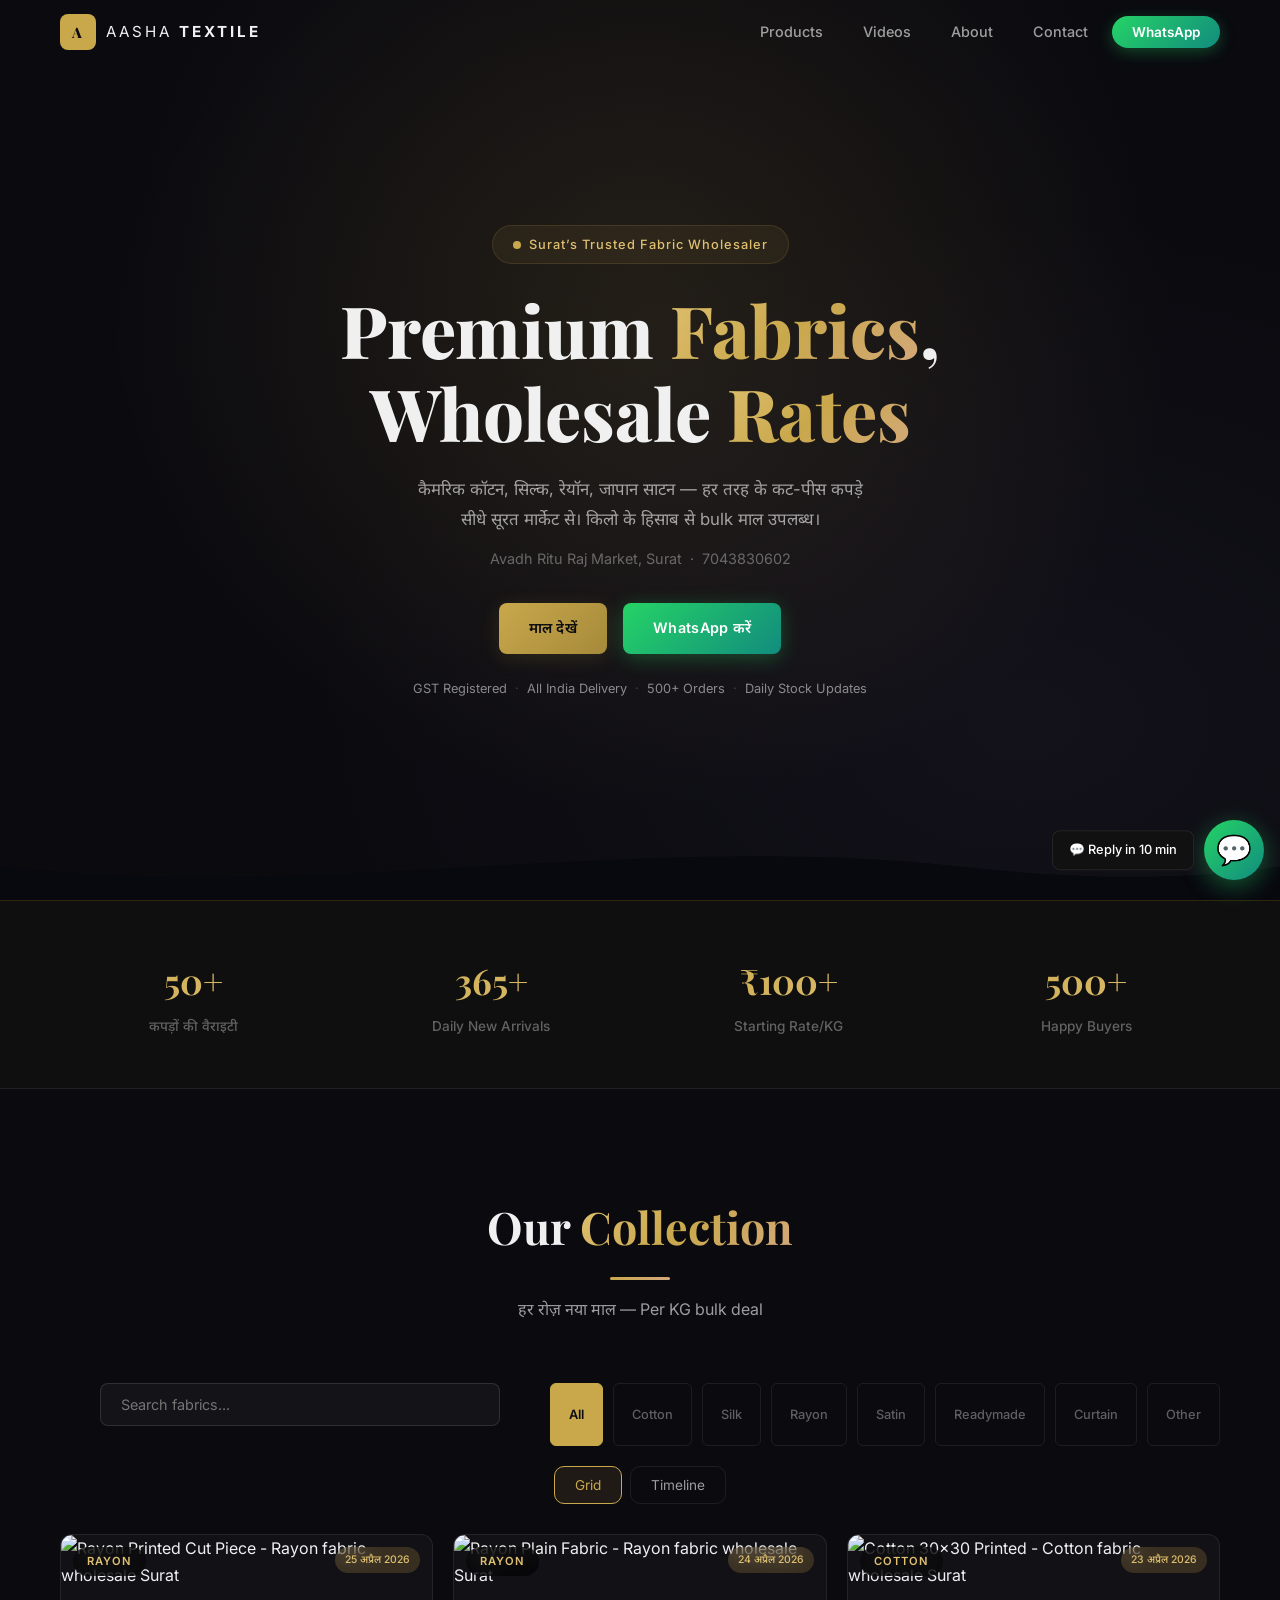
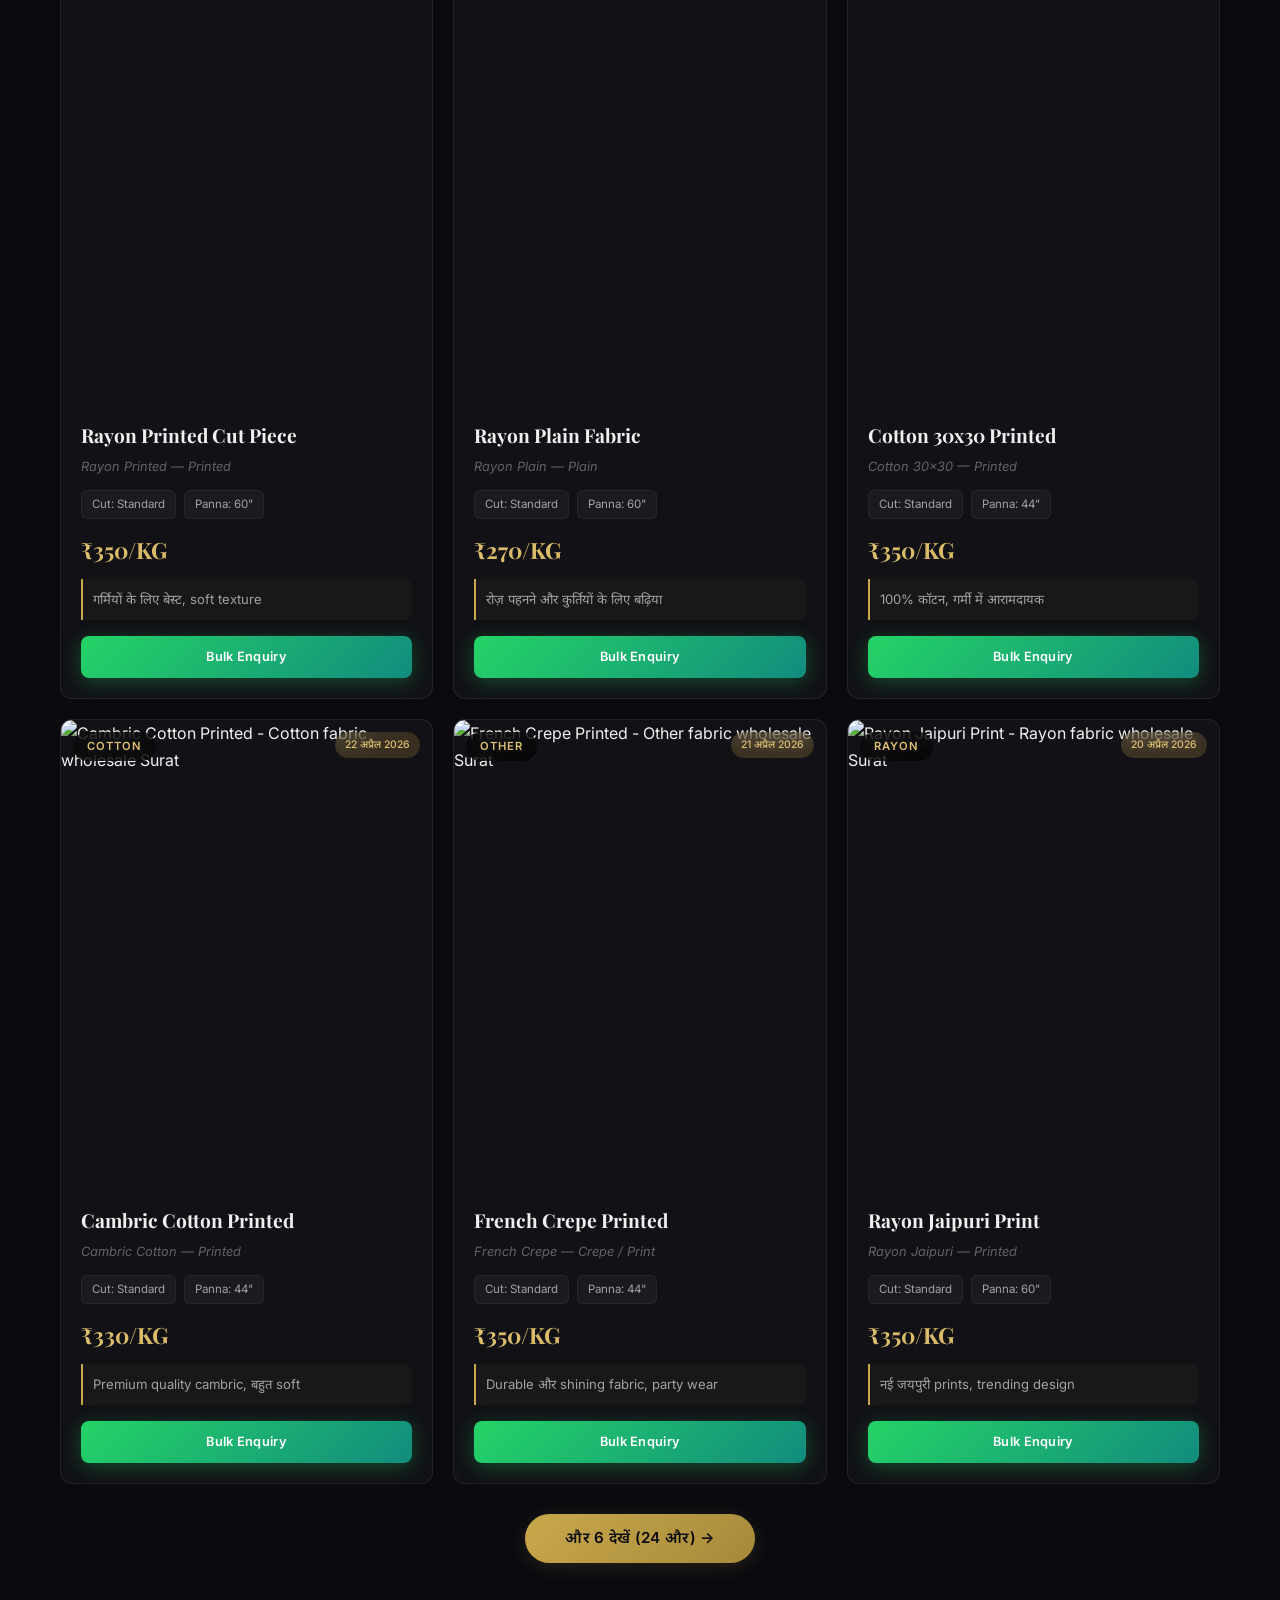
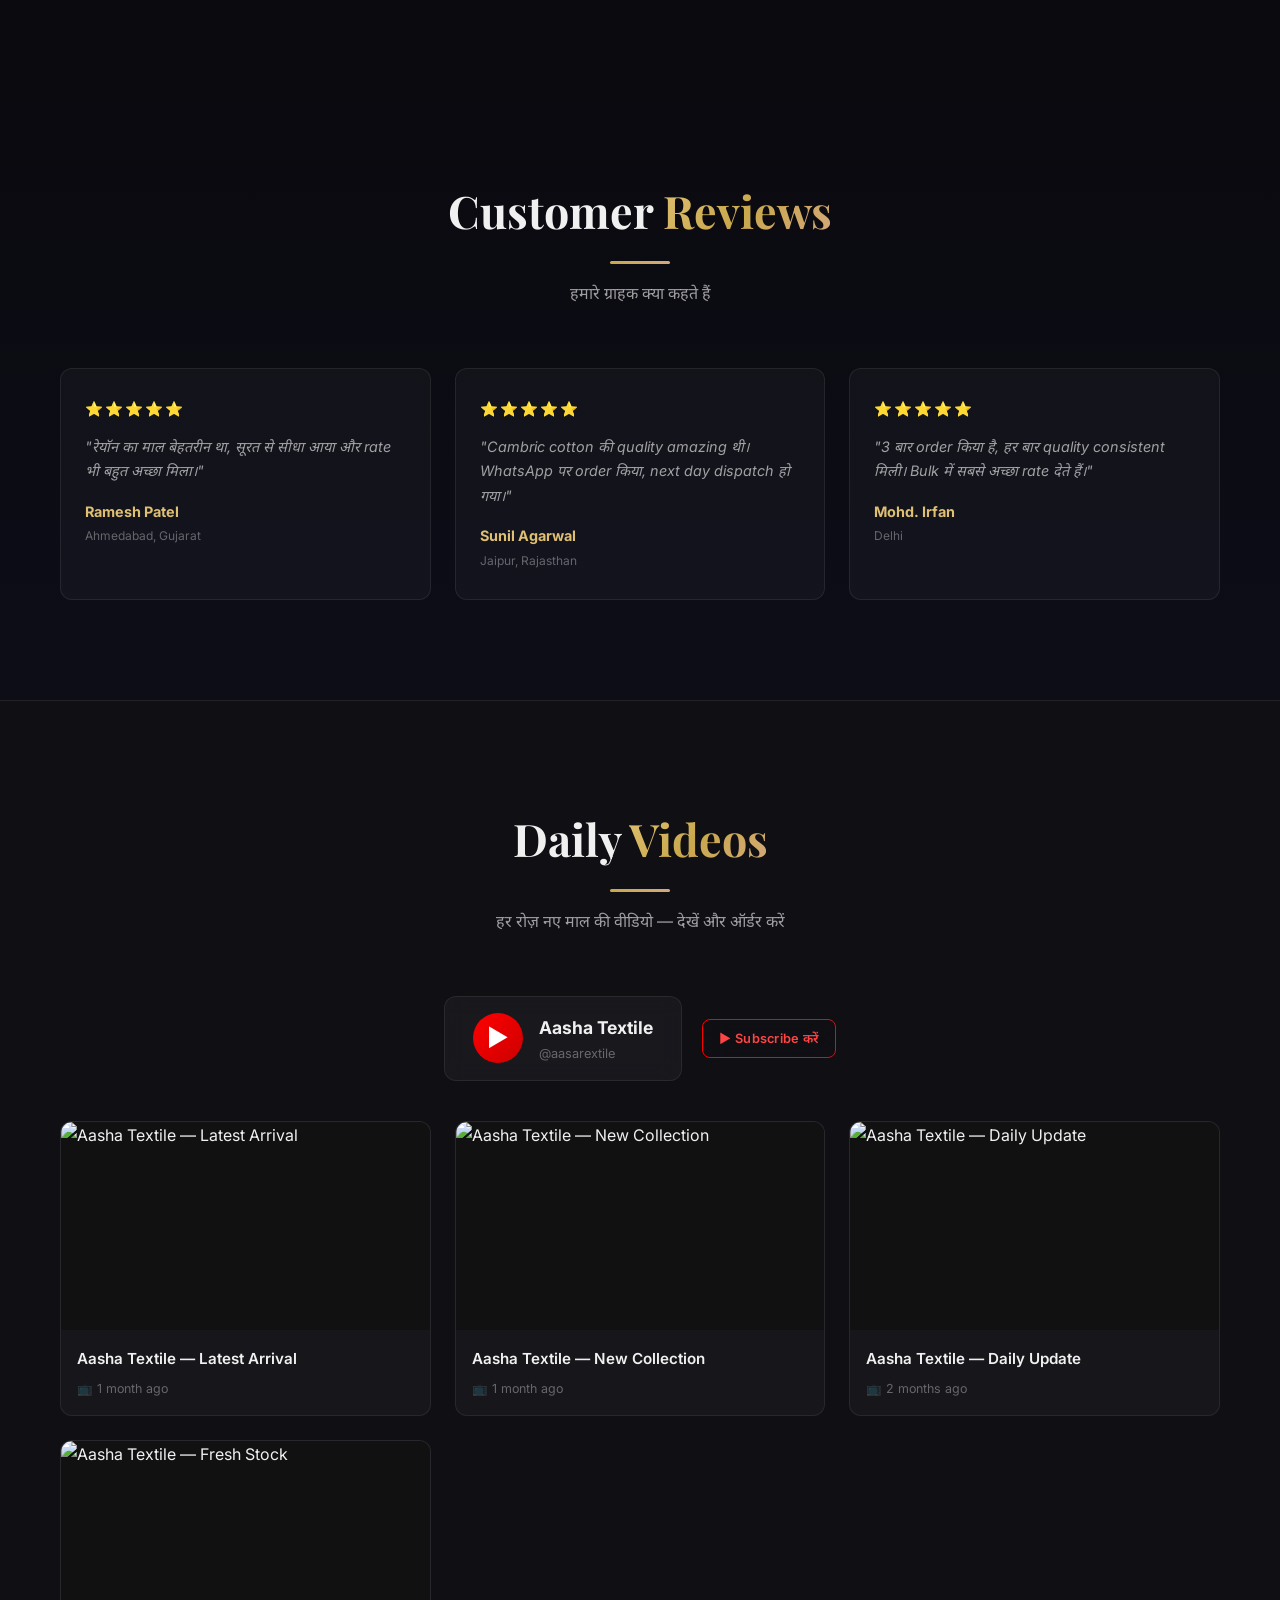
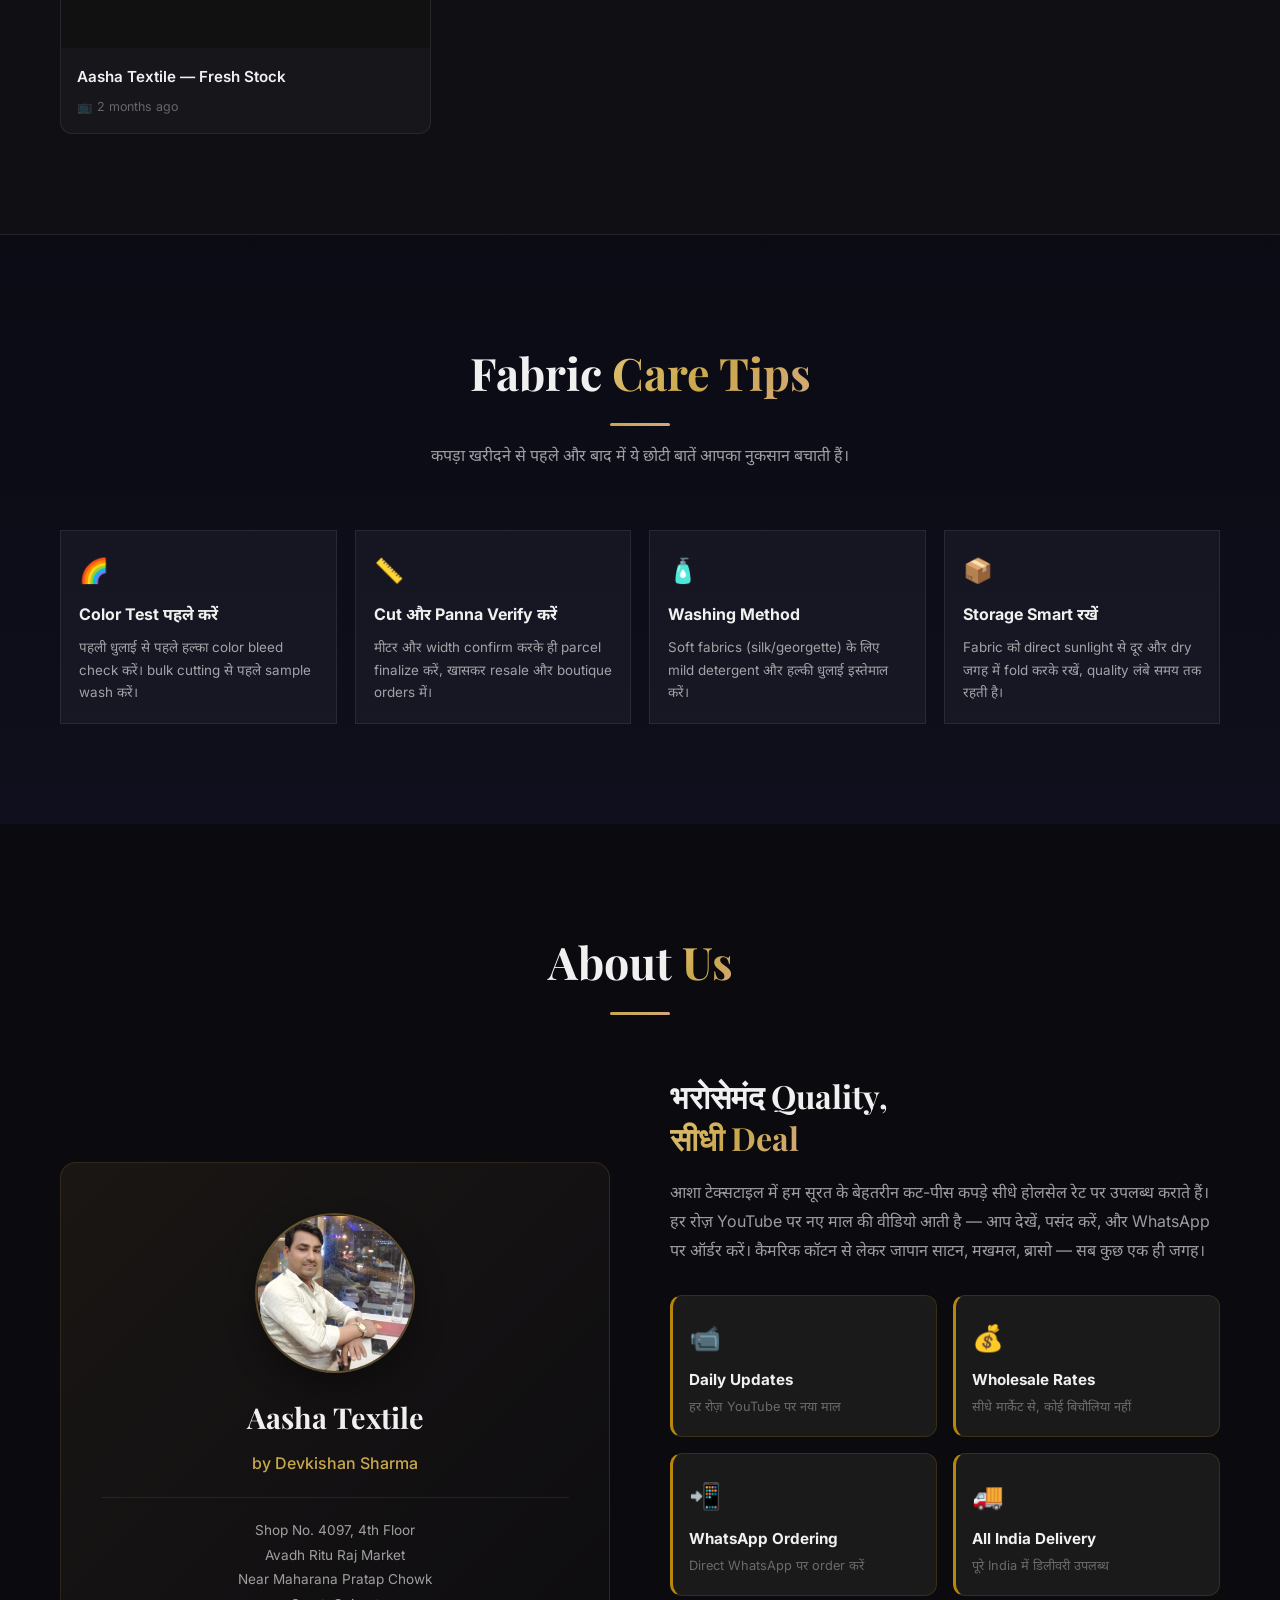
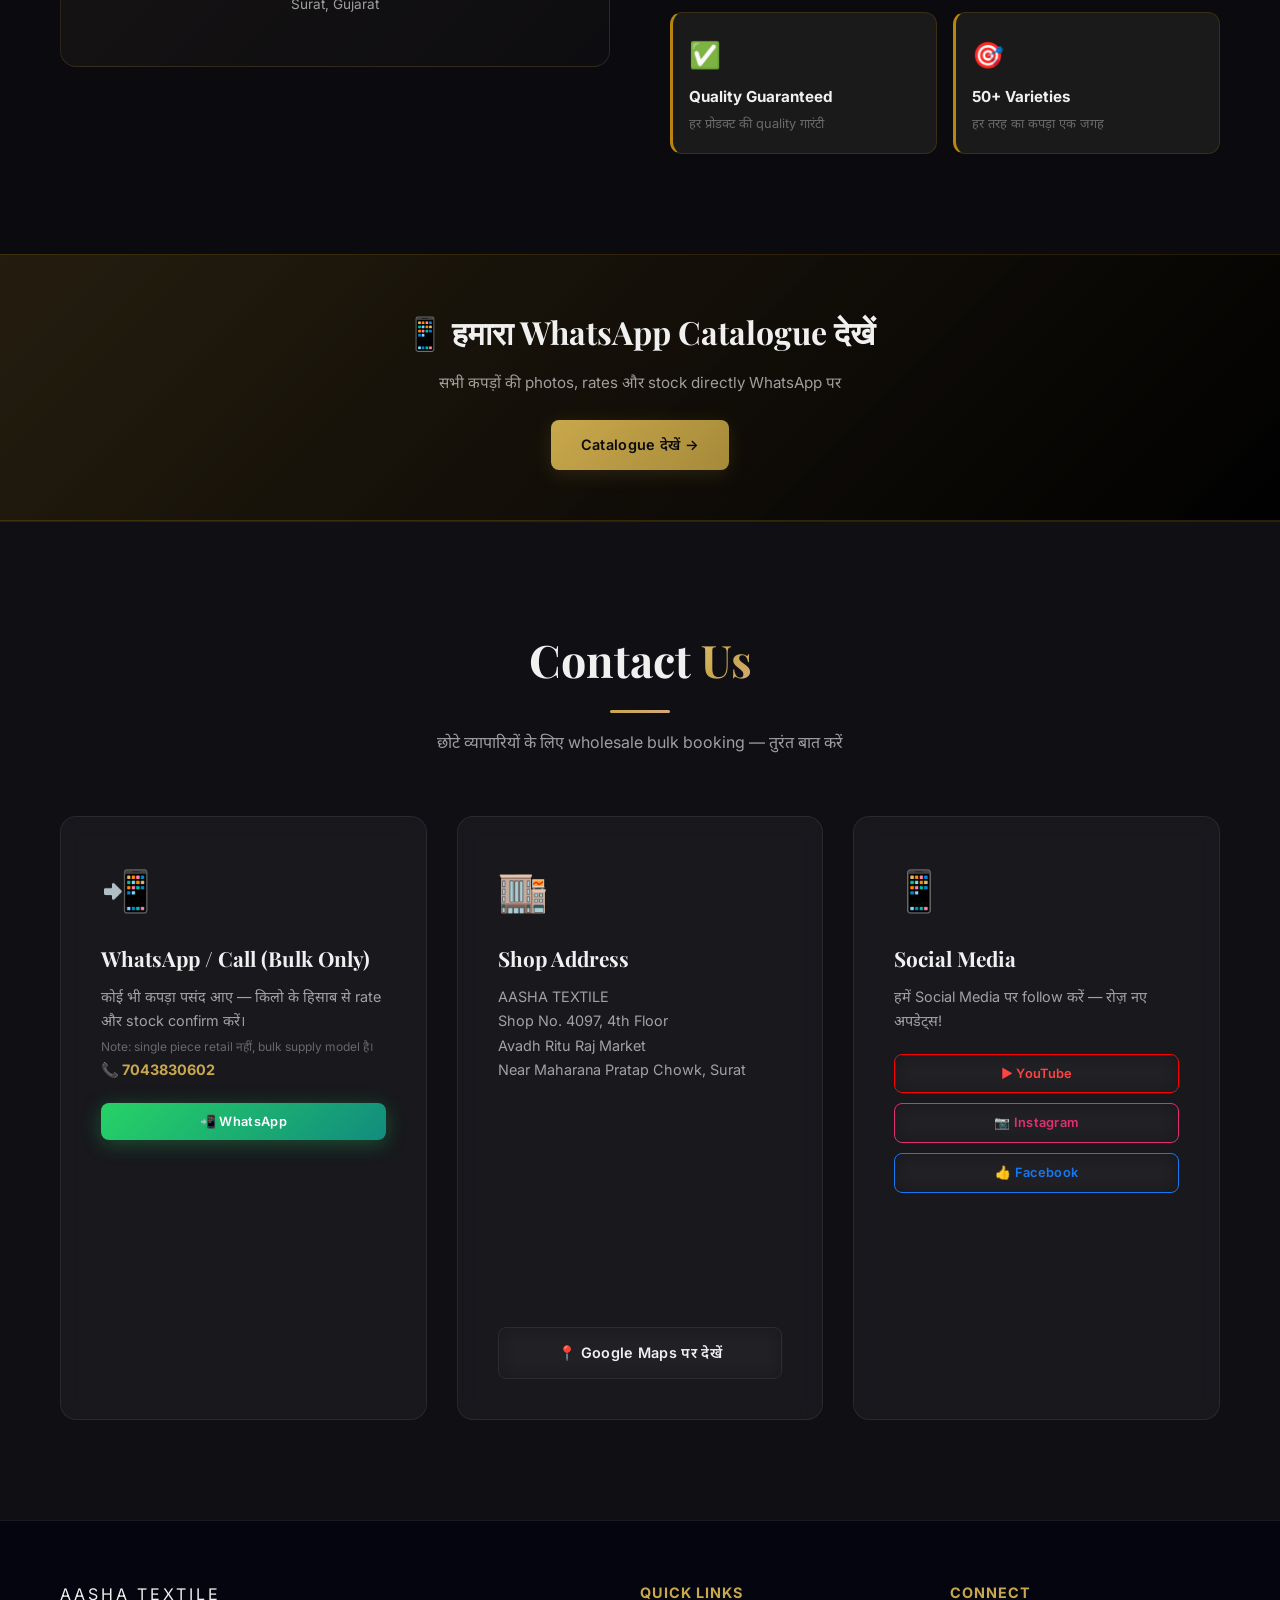
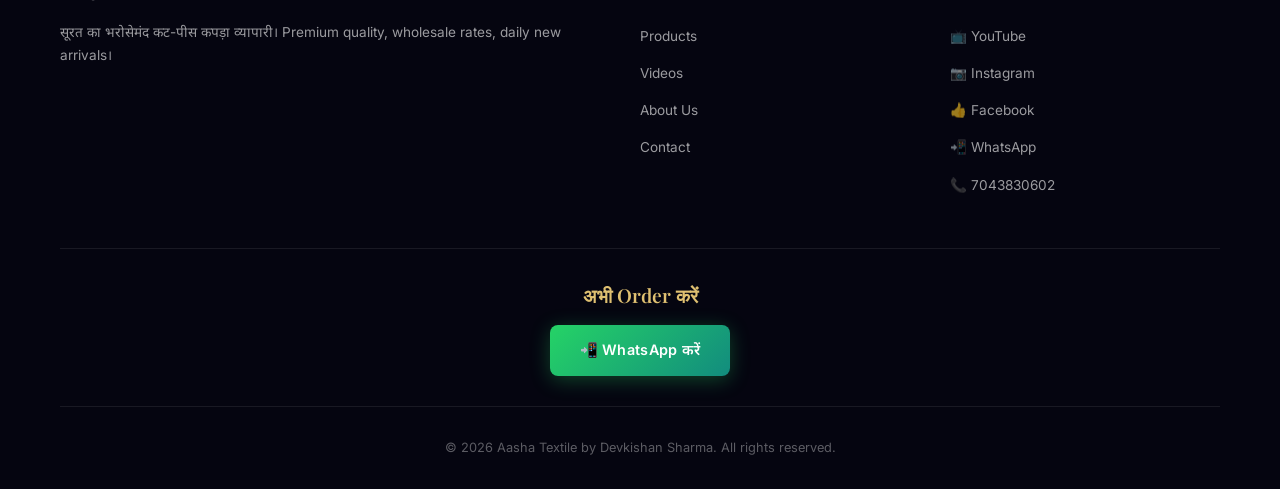
==== commit a0b8a7b1: "UI revamp, grid pagination & stock badges Revamp UI copy, styles and product handling across the app" ====
--- a/index.html
+++ b/index.html
@@ -3,9 +3,12 @@
 <head>
     <meta charset="UTF-8">
     <meta name="viewport" content="width=device-width, initial-scale=1.0">
-    <title>Aasha Textile — Premium Cut-Piece Fabrics | Surat</title>
-    <meta name="description" content="Aasha Textile, Surat — Premium quality cut-piece fabrics at wholesale rates. Cotton, Silk, Rayon, Velvet & more. Daily new arrivals. Order via WhatsApp.">
-    <meta name="keywords" content="cut piece cloth, fabric shop Surat, Aasha Textile, Devkishan Sharma, cotton, silk, rayon, wholesale fabric, Surat textile market">
+    <title>Aasha Textile | Cut Piece Fabric Wholesale | Surat</title>
+    <meta name="description" content="Aasha Textile — Surat ka premium cut-piece fabric wholesale. Camric cotton, silk, rayon, Japan satin. Per KG bulk supply. WhatsApp: 7043830602">
+    <meta name="keywords" content="cut piece fabric surat, wholesale fabric surat, rayon wholesale, cotton cut piece, aasha textile, devkishan sharma surat, bulk fabric india">
+    <meta property="og:title" content="Aasha Textile — Premium Fabrics Wholesale">
+    <meta property="og:description" content="सूरत का भरोसेमंद कट-पीस कपड़ा व्यापारी">
+    <meta property="og:image" content="https://i.ibb.co/xqGdzkn4/1.jpg">
     <link rel="icon" href="data:image/svg+xml,<svg xmlns='http://www.w3.org/2000/svg' viewBox='0 0 100 100'><text y='.9em' font-size='90'>🧵</text></svg>">
     <link rel="stylesheet" href="style.css">
 </head>
@@ -24,8 +27,8 @@
     <nav class="navbar" id="navbar">
         <div class="container">
             <a href="#" class="nav-logo">
-                <div class="nav-logo-icon">🧵</div>
-                <span>Aasha Textile</span>
+                <div class="nav-logo-icon">A</div>
+                <span>AASHA <strong>TEXTILE</strong></span>
             </a>
             <ul class="nav-links" id="navLinks">
                 <li><a href="#products" class="nav-link" data-section="products">Products</a></li>
@@ -34,7 +37,7 @@
                 <li><a href="#contact" class="nav-link" data-section="contact">Contact</a></li>
                 <li>
                     <a href="https://wa.me/917043830602" target="_blank" class="nav-whatsapp-btn">
-                        📲 WhatsApp
+                        WhatsApp
                     </a>
                 </li>
             </ul>
@@ -48,45 +51,37 @@
 
     <!-- ======== HERO SECTION ======== -->
     <section class="hero" id="hero">
-        <div class="hero-shape hero-shape-1"></div>
-        <div class="hero-shape hero-shape-2"></div>
-        <div class="hero-shape hero-shape-3"></div>
-
         <div class="hero-content">
             <div class="hero-badge">
-                सूरत का भरोसेमंद कपड़ा व्यापारी
+                Surat’s Trusted Fabric Wholesaler
             </div>
             <h1 class="hero-title">
                 Premium <span class="gold-text">Fabrics</span>,<br>
                 Wholesale <span class="gold-text">Rates</span>
             </h1>
             <p class="hero-subtitle">
-                कैमरिक कॉटन, सिल्क, रेयॉन, जापान साटन, मखमल — हर तरह के कट-पीस कपड़े 
-                सीधे सूरत मार्केट से।  व्यापारियों के लिए किलो के हिसाब से bulk माल उपलब्ध।
+                कैमरिक कॉटन, सिल्क, रेयॉन, जापान साटन — हर तरह के कट-पीस कपड़े<br>
+                सीधे सूरत मार्केट से। किलो के हिसाब से bulk माल उपलब्ध।
             </p>
             <p class="hero-location">
-                📍 <span>Avadh Ritu Raj Market, Surat</span> &nbsp;|&nbsp; 📞 <span>7043830602</span>
+                Avadh Ritu Raj Market, Surat &nbsp;·&nbsp; 7043830602
             </p>
             <div class="hero-buttons">
                 <a href="#products" class="btn btn-gold">
-                    🛍️ आज का माल देखें
+                    माल देखें
                 </a>
                 <a href="https://wa.me/917043830602?text=नमस्ते%2C%20मुझे%20कपड़े%20के%20बारे%20में%20जानकारी%20चाहिए" target="_blank" class="btn btn-whatsapp">
-                    📲 WhatsApp करें
+                    WhatsApp करें
                 </a>
-                <a href="#youtube" class="btn btn-outline">
-                    ▶ Videos देखें
-                </a>
-            </div>
-        </div>
-
-        <!-- 3D Rotating Cube -->
-        <div class="hero-3d-element">
-            <div class="hero-3d-cube">
-                <div class="hero-3d-face">🧵</div>
-                <div class="hero-3d-face">✂️</div>
-                <div class="hero-3d-face">🪡</div>
-                <div class="hero-3d-face">👗</div>
+            </div>
+            <div class="hero-trust-strip">
+                <span>GST Registered</span>
+                <span class="trust-divider">·</span>
+                <span>All India Delivery</span>
+                <span class="trust-divider">·</span>
+                <span>500+ Orders</span>
+                <span class="trust-divider">·</span>
+                <span>Daily Stock Updates</span>
             </div>
         </div>
 
@@ -102,11 +97,11 @@
         <div class="container">
             <div class="stats-grid">
                 <div class="stat-item reveal">
-                    <div class="stat-number" data-count="50">0+</div>
+                    <div class="stat-number" data-count="50">50+</div>
                     <div class="stat-label">कपड़ों की वैराइटी</div>
                 </div>
                 <div class="stat-item reveal reveal-delay-1">
-                    <div class="stat-number" data-count="365">0</div>
+                    <div class="stat-number" data-count="365">365+</div>
                     <div class="stat-label">Daily New Arrivals</div>
                 </div>
                 <div class="stat-item reveal reveal-delay-2">
@@ -114,8 +109,8 @@
                     <div class="stat-label">Starting Rate/KG</div>
                 </div>
                 <div class="stat-item reveal reveal-delay-3">
-                    <div class="stat-number">⚖️ Bulk</div>
-                    <div class="stat-label">Per KG Supply</div>
+                    <div class="stat-number" data-count="500">500+</div>
+                    <div class="stat-label">Happy Buyers</div>
                 </div>
             </div>
         </div>
@@ -125,28 +120,28 @@
     <section class="section timeline-section" id="products">
         <div class="container">
             <div class="section-header reveal">
-                <h2 class="section-title">📦 हमारा <span class="gold-text">Collection</span></h2>
-                <div class="section-gold-line"></div>
-                <p class="section-subtitle">हर रोज़ नया माल — bulk deal (Per KG) के हिसाब से देखें</p>
+                <h2 class="section-title">Our <span class="gold-text">Collection</span></h2>
+                <div class="section-gold-line"></div>
+                <p class="section-subtitle">हर रोज़ नया माल — Per KG bulk deal</p>
             </div>
 
             <!-- Category Filter -->
             <div class="category-filter reveal" id="categoryFilter" style="margin-bottom: 20px;">
-                <input type="text" id="searchInput" class="search-input" placeholder="🔍 Search (e.g. Red Cotton, Satin...)" style="width: 100%; max-width: 400px; padding: 12px 20px; border-radius: 30px; border: 1px solid var(--gold); background: var(--card-bg); color: #fff; font-size: 1rem; margin-bottom: 20px; display: block; margin-left: auto; margin-right: auto;">
-                <button class="filter-btn active" data-category="all">सभी</button>
-                <button class="filter-btn" data-category="Cotton">🌿 कॉटन</button>
-                <button class="filter-btn" data-category="Silk">✨ सिल्क</button>
-                <button class="filter-btn" data-category="Rayon">🎨 रेयॉन</button>
-                <button class="filter-btn" data-category="Satin">💎 साटन</button>
-                <button class="filter-btn" data-category="Readymade">👗 रेडीमेड</button>
-                <button class="filter-btn" data-category="Curtain">🪟 पर्दा / घरेलू</button>
-                <button class="filter-btn" data-category="Other">🧶 अन्य</button>
+                <input type="text" id="searchInput" class="search-input" placeholder="Search fabrics..." style="width: 100%; max-width: 400px; padding: 12px 20px; border-radius: 8px; border: 1px solid rgba(255,255,255,0.12); background: rgba(255,255,255,0.04); color: #fff; font-size: 0.9rem; margin-bottom: 20px; display: block; margin-left: auto; margin-right: auto;">
+                <button class="filter-btn active" data-category="all">All</button>
+                <button class="filter-btn" data-category="Cotton">Cotton</button>
+                <button class="filter-btn" data-category="Silk">Silk</button>
+                <button class="filter-btn" data-category="Rayon">Rayon</button>
+                <button class="filter-btn" data-category="Satin">Satin</button>
+                <button class="filter-btn" data-category="Readymade">Readymade</button>
+                <button class="filter-btn" data-category="Curtain">Curtain</button>
+                <button class="filter-btn" data-category="Other">Other</button>
             </div>
 
             <!-- View Toggle -->
             <div class="view-toggle reveal">
-                <button class="view-toggle-btn active" data-view="grid" id="viewGrid">📱 Grid View</button>
-                <button class="view-toggle-btn" data-view="timeline" id="viewTimeline">📅 Timeline View</button>
+                <button class="view-toggle-btn active" data-view="grid" id="viewGrid">Grid</button>
+                <button class="view-toggle-btn" data-view="timeline" id="viewTimeline">Timeline</button>
             </div>
 
             <!-- Product Grid / Timeline -->
@@ -156,11 +151,48 @@
         </div>
     </section>
 
+    <!-- ======== TESTIMONIALS SECTION ======== -->
+    <section class="section testimonials-section" id="testimonials">
+        <div class="container">
+            <div class="section-header reveal">
+                <h2 class="section-title">Customer <span class="gold-text">Reviews</span></h2>
+                <div class="section-gold-line"></div>
+                <p class="section-subtitle">हमारे ग्राहक क्या कहते हैं</p>
+            </div>
+            <div class="testimonial-grid">
+                <div class="testimonial-card reveal">
+                    <div class="stars">⭐⭐⭐⭐⭐</div>
+                    <p>"रेयॉन का माल बेहतरीन था, सूरत से सीधा आया और rate भी बहुत अच्छा मिला।"</p>
+                    <div class="customer">
+                        <strong>Ramesh Patel</strong>
+                        <span>Ahmedabad, Gujarat</span>
+                    </div>
+                </div>
+                <div class="testimonial-card reveal reveal-delay-1">
+                    <div class="stars">⭐⭐⭐⭐⭐</div>
+                    <p>"Cambric cotton की quality amazing थी। WhatsApp पर order किया, next day dispatch हो गया।"</p>
+                    <div class="customer">
+                        <strong>Sunil Agarwal</strong>
+                        <span>Jaipur, Rajasthan</span>
+                    </div>
+                </div>
+                <div class="testimonial-card reveal reveal-delay-2">
+                    <div class="stars">⭐⭐⭐⭐⭐</div>
+                    <p>"3 बार order किया है, हर बार quality consistent मिली। Bulk में सबसे अच्छा rate देते हैं।"</p>
+                    <div class="customer">
+                        <strong>Mohd. Irfan</strong>
+                        <span>Delhi</span>
+                    </div>
+                </div>
+            </div>
+        </div>
+    </section>
+
     <!-- ======== YOUTUBE SECTION ======== -->
     <section class="section youtube-section" id="youtube">
         <div class="container">
             <div class="section-header reveal">
-                <h2 class="section-title">📺 Daily <span class="gold-text">Videos</span></h2>
+                <h2 class="section-title">Daily <span class="gold-text">Videos</span></h2>
                 <div class="section-gold-line"></div>
                 <p class="section-subtitle">हर रोज़ नए माल की वीडियो — देखें और ऑर्डर करें</p>
             </div>
@@ -182,11 +214,7 @@
                 <!-- Rendered by JS -->
             </div>
 
-            <div class="yt-subscribe-row reveal">
-                <a href="https://youtube.com/@aasarextile" target="_blank" class="btn btn-outline">
-                    📺 सभी वीडियो देखें →
-                </a>
-            </div>
+
         </div>
     </section>
 
@@ -194,29 +222,29 @@
     <section class="section fabric-care-section" id="care">
         <div class="container">
             <div class="section-header reveal">
-                <h2 class="section-title">🧵 Fabric <span class="gold-text">Care Tips</span></h2>
+                <h2 class="section-title">Fabric <span class="gold-text">Care Tips</span></h2>
                 <div class="section-gold-line"></div>
                 <p class="section-subtitle">कपड़ा खरीदने से पहले और बाद में ये छोटी बातें आपका नुकसान बचाती हैं।</p>
             </div>
             <div class="fabric-care-grid">
                 <div class="fabric-tip reveal">
                     <div class="fabric-tip-icon">🌈</div>
-                    <h3>पहले कलर टेस्ट</h3>
+                    <h3>Color Test पहले करें</h3>
                     <p>पहली धुलाई से पहले हल्का color bleed check करें। bulk cutting से पहले sample wash करें।</p>
                 </div>
                 <div class="fabric-tip reveal reveal-delay-1">
                     <div class="fabric-tip-icon">📏</div>
-                    <h3>कट और पन्ना verify करें</h3>
+                    <h3>Cut और Panna Verify करें</h3>
                     <p>मीटर और width confirm करके ही parcel finalize करें, खासकर resale और boutique orders में।</p>
                 </div>
                 <div class="fabric-tip reveal reveal-delay-2">
                     <div class="fabric-tip-icon">🧴</div>
-                    <h3>Proper washing method</h3>
+                    <h3>Washing Method</h3>
                     <p>Soft fabrics (silk/georgette) के लिए mild detergent और हल्की धुलाई इस्तेमाल करें।</p>
                 </div>
                 <div class="fabric-tip reveal reveal-delay-3">
                     <div class="fabric-tip-icon">📦</div>
-                    <h3>Storage smart रखें</h3>
+                    <h3>Storage Smart रखें</h3>
                     <p>Fabric को direct sunlight से दूर और dry जगह में fold करके रखें, quality लंबे समय तक रहती है।</p>
                 </div>
             </div>
@@ -227,7 +255,7 @@
     <section class="section about-section" id="about">
         <div class="container">
             <div class="section-header reveal">
-                <h2 class="section-title">🏪 हमारे <span class="gold-text">बारे में</span></h2>
+                <h2 class="section-title">About <span class="gold-text">Us</span></h2>
                 <div class="section-gold-line"></div>
             </div>
 
@@ -242,7 +270,7 @@
                             <h3>Aasha Textile</h3>
                             <p class="about-owner">by Devkishan Sharma</p>
                             <div class="about-address">
-                                📍 Shop No. 4097, 4th Floor<br>
+                                Shop No. 4097, 4th Floor<br>
                                 Avadh Ritu Raj Market<br>
                                 Near Maharana Pratap Chowk<br>
                                 Surat, Gujarat
@@ -257,33 +285,50 @@
                         हर रोज़ YouTube पर नए माल की वीडियो आती है — आप देखें, पसंद करें, और WhatsApp पर ऑर्डर करें।
                         कैमरिक कॉटन से लेकर जापान साटन, मखमल, ब्रासो — सब कुछ एक ही जगह।
                     </p>
-                    <div class="about-features">
-                        <div class="about-feature">
-                            <div class="about-feature-icon">📹</div>
-                            <span>Daily YouTube Updates</span>
-                        </div>
-                        <div class="about-feature">
-                            <div class="about-feature-icon">💰</div>
-                            <span>Wholesale Rates</span>
-                        </div>
-                        <div class="about-feature">
-                            <div class="about-feature-icon">📲</div>
-                            <span>WhatsApp Ordering</span>
-                        </div>
-                        <div class="about-feature">
-                            <div class="about-feature-icon">🚚</div>
-                            <span>All India Delivery</span>
-                        </div>
-                        <div class="about-feature">
-                            <div class="about-feature-icon">✅</div>
-                            <span>Quality Guaranteed</span>
-                        </div>
-                        <div class="about-feature">
-                            <div class="about-feature-icon">🎯</div>
-                            <span>50+ Varieties</span>
-                        </div>
-                    </div>
-                </div>
+                    <div class="feature-grid">
+                        <div class="feature-card">
+                            <div class="feature-icon">📹</div>
+                            <h3>Daily Updates</h3>
+                            <p>हर रोज़ YouTube पर नया माल</p>
+                        </div>
+                        <div class="feature-card">
+                            <div class="feature-icon">💰</div>
+                            <h3>Wholesale Rates</h3>
+                            <p>सीधे मार्केट से, कोई बिचौलिया नहीं</p>
+                        </div>
+                        <div class="feature-card">
+                            <div class="feature-icon">📲</div>
+                            <h3>WhatsApp Ordering</h3>
+                            <p>Direct WhatsApp पर order करें</p>
+                        </div>
+                        <div class="feature-card">
+                            <div class="feature-icon">🚚</div>
+                            <h3>All India Delivery</h3>
+                            <p>पूरे India में डिलीवरी उपलब्ध</p>
+                        </div>
+                        <div class="feature-card">
+                            <div class="feature-icon">✅</div>
+                            <h3>Quality Guaranteed</h3>
+                            <p>हर प्रोडक्ट की quality गारंटी</p>
+                        </div>
+                        <div class="feature-card">
+                            <div class="feature-icon">🎯</div>
+                            <h3>50+ Varieties</h3>
+                            <p>हर तरह का कपड़ा एक जगह</p>
+                        </div>
+                    </div>
+                </div>
+            </div>
+        </div>
+    </section>
+
+    <!-- ======== WHATSAPP CATALOGUE BANNER ======== -->
+    <section class="wa-catalogue-banner">
+        <div class="container">
+            <div class="wa-catalogue-content">
+                <h2>📱 हमारा WhatsApp Catalogue देखें</h2>
+                <p>सभी कपड़ों की photos, rates और stock directly WhatsApp पर</p>
+                <a href="https://wa.me/917043830602?text=Catalogue%20send%20karein%20please" target="_blank" class="btn btn-gold">Catalogue देखें →</a>
             </div>
         </div>
     </section>
@@ -292,7 +337,7 @@
     <section class="section contact-section" id="contact">
         <div class="container">
             <div class="section-header reveal">
-                <h2 class="section-title">📞 <span class="gold-text">संपर्क</span> करें</h2>
+                <h2 class="section-title">Contact <span class="gold-text">Us</span></h2>
                 <div class="section-gold-line"></div>
                 <p class="section-subtitle">छोटे व्यापारियों के लिए wholesale bulk booking — तुरंत बात करें</p>
             </div>
@@ -321,6 +366,7 @@
                         Avadh Ritu Raj Market<br>
                         Near Maharana Pratap Chowk, Surat
                     </p>
+                    <iframe src="https://maps.google.com/maps?q=Avadh+Ritu+Raj+Market+Surat&output=embed" width="100%" height="200" style="border-radius:12px;border:none;margin-bottom:16px;" loading="lazy"></iframe>
                     <a href="https://maps.app.goo.gl/P3PZbkX4ZzjB4wXUA" target="_blank" class="btn btn-outline">
                         📍 Google Maps पर देखें
                     </a>
@@ -354,7 +400,7 @@
         <div class="container">
             <div class="footer-grid">
                 <div class="footer-brand">
-                    <h3>🧵 Aasha Textile</h3>
+                    <h3>AASHA TEXTILE</h3>
                     <p>
                         सूरत का भरोसेमंद कट-पीस कपड़ा व्यापारी। 
                         Premium quality, wholesale rates, daily new arrivals।
@@ -380,6 +426,10 @@
                     </ul>
                 </div>
             </div>
+            <div class="footer-cta">
+                <p>अभी Order करें</p>
+                <a href="https://wa.me/917043830602?text=नमस्ते%2C%20मुझे%20कपड़े%20के%20बारे%20में%20जानकारी%20चाहिए" target="_blank" class="btn btn-whatsapp">📲 WhatsApp करें</a>
+            </div>
             <div class="footer-bottom">
                 <p>© 2026 Aasha Textile by Devkishan Sharma. All rights reserved.</p>
             </div>
@@ -389,7 +439,7 @@
     <!-- ======== WHATSAPP FAB ======== -->
     <a href="https://wa.me/917043830602?text=नमस्ते%2C%20मुझे%20कपड़े%20के%20बारे%20में%20जानकारी%20चाहिए" target="_blank" class="whatsapp-fab" id="whatsappFab">
         💬
-        <span class="whatsapp-fab-tooltip">WhatsApp पर बात करें</span>
+        <span class="whatsapp-fab-tooltip">💬 Reply in 10 min</span>
     </a>
 
     <!-- ======== ORDER MODAL ======== -->
@@ -402,6 +452,7 @@
             <div class="modal-body">
                 <div id="modalProductInfo"></div>
                 <form id="orderForm">
+                    <div class="form-error" id="formError"></div>
                     <div class="form-group">
                         <label for="customerName">आपका नाम *</label>
                         <input type="text" id="customerName" placeholder="अपना नाम लिखें" required>
--- a/style.css
+++ b/style.css
@@ -8,44 +8,44 @@
 
 /* ---------- CSS Variables ---------- */
 :root {
-  --bg-primary: #08080f;
-  --bg-secondary: #0f0f1a;
+  --bg-primary: #0a0a0f;
+  --bg-secondary: #0f0f14;
   --bg-card: rgba(255,255,255,0.03);
-  --bg-card-hover: rgba(255,255,255,0.06);
-  --bg-glass: rgba(255,255,255,0.05);
+  --bg-card-hover: rgba(255,255,255,0.05);
+  --bg-glass: rgba(255,255,255,0.04);
   --border-glass: rgba(255,255,255,0.08);
 
-  --gold: #d4a853;
-  --gold-light: #f0d48a;
-  --gold-dark: #b8903a;
-  --gold-glow: rgba(212,168,83,0.3);
-
-  --rose: #e8a87c;
+  --gold: #c9a84c;
+  --gold-light: #dfc071;
+  --gold-dark: #a68a3a;
+  --gold-glow: rgba(201,168,76,0.15);
+
+  --rose: #d4a87c;
   --accent-blue: #4facfe;
   --accent-purple: #a18cd1;
   --accent-green: #43e97b;
   --accent-red: #f5576c;
 
-  --text-primary: #ffffff;
-  --text-secondary: rgba(255,255,255,0.7);
-  --text-muted: rgba(255,255,255,0.4);
+  --text-primary: #f0f0f0;
+  --text-secondary: rgba(255,255,255,0.6);
+  --text-muted: rgba(255,255,255,0.35);
 
   --font-display: 'Playfair Display', serif;
   --font-body: 'Inter', 'Noto Sans Devanagari', sans-serif;
 
-  --radius: 16px;
-  --radius-sm: 10px;
-  --radius-lg: 24px;
-
-  --shadow-gold: 0 8px 32px rgba(212,168,83,0.15);
-  --shadow-card: 0 8px 32px rgba(0,0,0,0.4);
-  --shadow-elevated: 0 20px 60px rgba(0,0,0,0.5);
-
-  --transition: 0.4s cubic-bezier(0.25, 0.46, 0.45, 0.94);
-  --transition-fast: 0.25s ease;
-  --transition-bounce: 0.5s cubic-bezier(0.34, 1.56, 0.64, 1);
-
-  --nav-height: 72px;
+  --radius: 12px;
+  --radius-sm: 8px;
+  --radius-lg: 16px;
+
+  --shadow-gold: 0 4px 20px rgba(201,168,76,0.08);
+  --shadow-card: 0 4px 20px rgba(0,0,0,0.3);
+  --shadow-elevated: 0 12px 40px rgba(0,0,0,0.4);
+
+  --transition: 0.3s cubic-bezier(0.25, 0.46, 0.45, 0.94);
+  --transition-fast: 0.2s ease;
+  --transition-bounce: 0.4s cubic-bezier(0.34, 1.56, 0.64, 1);
+
+  --nav-height: 64px;
   --container-max: 1200px;
 }
 
@@ -159,31 +159,39 @@
 .nav-logo {
   display: flex;
   align-items: center;
-  gap: 12px;
+  gap: 10px;
   color: var(--text-primary);
+  font-family: var(--font-body);
+  font-size: 0.95rem;
+  font-weight: 400;
+  letter-spacing: 3px;
+  text-transform: uppercase;
+}
+
+.nav-logo strong {
+  font-weight: 700;
+}
+
+.nav-logo-icon {
+  width: 36px;
+  height: 36px;
+  background: var(--gold);
+  border-radius: 8px;
+  display: flex;
+  align-items: center;
+  justify-content: center;
+  font-size: 0.9rem;
+  font-weight: 800;
+  color: #0a0a0f;
   font-family: var(--font-display);
-  font-size: 1.3rem;
-  font-weight: 700;
-  letter-spacing: 0.5px;
-}
-
-.nav-logo-icon {
-  width: 42px;
-  height: 42px;
-  background: linear-gradient(135deg, var(--gold), var(--gold-dark));
-  border-radius: 12px;
-  display: flex;
-  align-items: center;
-  justify-content: center;
-  font-size: 1.3rem;
-  box-shadow: 0 4px 15px var(--gold-glow);
   transition: var(--transition);
 }
 
 .nav-logo:hover .nav-logo-icon {
-  transform: rotate(15deg) scale(1.1);
-  box-shadow: 0 6px 25px var(--gold-glow);
-}
+  transform: scale(1.05);
+}
+
+
 
 .nav-links {
   display: flex;
@@ -254,10 +262,11 @@
   display: flex;
   align-items: center;
   justify-content: center;
-  padding: 120px 20px 80px;
+  padding: calc(var(--nav-height) + 40px) 20px 80px;
   text-align: center;
   z-index: 1;
   overflow: hidden;
+  background: radial-gradient(ellipse at 50% 40%, rgba(201,168,76,0.06) 0%, transparent 60%), var(--bg-primary);
 }
 
 .hero::before {
@@ -269,14 +278,10 @@
   z-index: 0;
 }
 
-/* 3D Floating Shapes */
-.hero-shape {
-  position: absolute;
-  border-radius: 50%;
-  filter: blur(60px);
-  opacity: 0.15;
-  z-index: 0;
-  animation: floatShape 15s ease-in-out infinite;
+/* 3D shapes hidden for cleaner look */
+.hero-shape,
+.hero-3d-element {
+  display: none;
 }
 
 .hero-shape-1 {
@@ -382,14 +387,15 @@
   align-items: center;
   gap: 8px;
   padding: 8px 20px;
-  background: rgba(212,168,83,0.1);
-  border: 1px solid rgba(212,168,83,0.2);
+  background: rgba(201,168,76,0.08);
+  border: 1px solid rgba(201,168,76,0.15);
   border-radius: 50px;
-  font-size: 0.85rem;
+  font-size: 0.8rem;
   font-weight: 500;
   color: var(--gold-light);
   margin-bottom: 24px;
   animation: fadeInUp 0.8s 0.2s both;
+  letter-spacing: 1px;
 }
 
 .hero-badge::before {
@@ -454,15 +460,16 @@
   display: inline-flex;
   align-items: center;
   gap: 8px;
-  padding: 14px 32px;
-  border-radius: 50px;
-  font-size: 0.95rem;
+  padding: 13px 30px;
+  border-radius: 8px;
+  font-size: 0.9rem;
   font-weight: 600;
   border: none;
   transition: var(--transition);
   cursor: pointer;
   position: relative;
   overflow: hidden;
+  letter-spacing: 0.3px;
 }
 
 .btn::after {
@@ -561,8 +568,8 @@
 
 /* ---------- STATS BAR ---------- */
 .stats-bar {
-  background: var(--bg-secondary);
-  border-top: 1px solid var(--border-glass);
+  background: #0f0f0f;
+  border-top: 1px solid rgba(184, 134, 11, 0.2);
   border-bottom: 1px solid var(--border-glass);
   padding: 40px 0;
   z-index: 1;
@@ -607,16 +614,15 @@
 }
 
 .filter-btn {
-  padding: 10px 22px;
+  padding: 8px 18px;
   border: 1px solid var(--border-glass);
-  border-radius: 50px;
-  background: var(--bg-glass);
-  color: var(--text-secondary);
-  font-size: 0.85rem;
+  border-radius: 6px;
+  background: transparent;
+  color: var(--text-muted);
+  font-size: 0.8rem;
   font-weight: 500;
-  transition: var(--transition);
+  transition: var(--transition-fast);
   cursor: pointer;
-  backdrop-filter: blur(10px);
 }
 
 .filter-btn:hover {
@@ -626,10 +632,9 @@
 }
 
 .filter-btn.active {
-  background: linear-gradient(135deg, var(--gold), var(--gold-dark));
+  background: var(--gold);
   color: #0a0a0f;
   border-color: var(--gold);
-  box-shadow: 0 4px 15px var(--gold-glow);
   font-weight: 600;
 }
 
@@ -945,8 +950,8 @@
 /* ---------- PRODUCT GRID VIEW ---------- */
 .product-grid {
   display: grid;
-  grid-template-columns: repeat(auto-fill, minmax(320px, 1fr));
-  gap: 24px;
+  grid-template-columns: repeat(auto-fill, minmax(280px, 1fr));
+  gap: 20px;
 }
 
 .product-empty {
@@ -1280,9 +1285,47 @@
 }
 
 .about-features {
+  display: none;
+}
+
+.feature-grid {
   display: grid;
   grid-template-columns: 1fr 1fr;
   gap: 16px;
+}
+
+.feature-card {
+  background: #1a1a1a;
+  border: 1px solid rgba(184,134,11,0.2);
+  border-radius: 12px;
+  padding: 20px 16px;
+  border-left: 3px solid #b8860b;
+  transition: var(--transition-fast);
+}
+
+.feature-card:hover {
+  border-color: rgba(184,134,11,0.4);
+  transform: translateY(-3px);
+  box-shadow: 0 8px 20px rgba(0,0,0,0.3);
+}
+
+.feature-icon {
+  font-size: 1.6rem;
+  margin-bottom: 8px;
+}
+
+.feature-card h3 {
+  font-size: 0.95rem;
+  font-weight: 700;
+  margin-bottom: 4px;
+  color: var(--text-primary);
+}
+
+.feature-card p {
+  font-size: 0.8rem;
+  color: var(--text-muted);
+  margin-bottom: 0;
+  line-height: 1.5;
 }
 
 .about-feature {
@@ -1378,9 +1421,11 @@
 }
 
 .footer-brand h3 {
-  font-family: var(--font-display);
-  font-size: 1.3rem;
+  font-family: var(--font-body);
+  font-size: 1rem;
   margin-bottom: 12px;
+  letter-spacing: 3px;
+  font-weight: 400;
 }
 
 .footer-brand p {
@@ -1428,9 +1473,9 @@
 /* ---------- WHATSAPP FAB ---------- */
 .whatsapp-fab {
   position: fixed;
-  bottom: 24px;
-  right: 24px;
-  z-index: 900;
+  bottom: 20px;
+  right: 16px;
+  z-index: 9999;
   width: 60px;
   height: 60px;
   background: linear-gradient(135deg, #25d366, #128c7e);
@@ -1444,7 +1489,7 @@
   box-shadow: 0 6px 25px rgba(37,211,102,0.4);
   cursor: pointer;
   transition: var(--transition);
-  animation: fabPulse 3s infinite;
+  animation: fabPulse 2s infinite;
 }
 
 .whatsapp-fab:hover {
@@ -1453,8 +1498,9 @@
 }
 
 @keyframes fabPulse {
-  0%, 100% { box-shadow: 0 6px 25px rgba(37,211,102,0.4); }
-  50% { box-shadow: 0 6px 25px rgba(37,211,102,0.4), 0 0 0 12px rgba(37,211,102,0.1); }
+  0% { box-shadow: 0 0 0 0 rgba(37, 211, 102, 0.5); }
+  70% { box-shadow: 0 0 0 14px rgba(37, 211, 102, 0); }
+  100% { box-shadow: 0 0 0 0 rgba(37, 211, 102, 0); }
 }
 
 .whatsapp-fab-tooltip {
@@ -1751,18 +1797,20 @@
     right: auto !important;
   }
 
-  /* Compact product cards on mobile */
+  /* Compact product cards on mobile — 2 columns Myntra style */
   .product-grid {
-    grid-template-columns: 1fr;
-    gap: 16px;
+    grid-template-columns: repeat(2, 1fr);
+    gap: 12px;
   }
 
-  .product-card-visual { height: 120px; }
-  .product-card-body { padding: 14px; }
-  .product-card-name { font-size: 1rem; }
-  .product-card-price { font-size: 1.1rem; }
-  .product-card-info { font-size: 0.75rem; padding: 8px; margin-bottom: 10px; }
-  .product-card-meta { margin-bottom: 8px; }
+  .product-card-visual { aspect-ratio: 4/5; }
+  .product-card-body { padding: 10px 12px; }
+  .product-card-name { font-size: 0.85rem; }
+  .product-card-name-en { font-size: 0.7rem; margin-bottom: 6px; }
+  .product-card-price { font-size: 1rem; }
+  .product-card-info { font-size: 0.72rem; padding: 6px; margin-bottom: 8px; }
+  .product-card-meta { margin-bottom: 6px; }
+  .product-card-actions .btn { padding: 6px 8px; font-size: 0.7rem; }
 
   .yt-grid { grid-template-columns: 1fr; gap: 16px; }
   .yt-card-thumb { height: 180px; }
@@ -1778,8 +1826,8 @@
 
 @media (max-width: 480px) {
   .hero-title { font-size: 1.8rem; }
-  .hero-buttons { flex-direction: column; }
-  .hero-buttons .btn { width: 100%; justify-content: center; }
+  .hero-buttons { flex-direction: row; gap: 10px; }
+  .hero-buttons .btn { flex: 1; justify-content: center; font-size: 0.85rem; padding: 12px 16px; }
   .category-filter { gap: 6px; }
   .filter-btn { padding: 8px 14px; font-size: 0.78rem; }
   .contact-card { padding: 24px; }
@@ -1970,3 +2018,195 @@
   transform: scale(1.03);
 }
 
+/* ---------- PRODUCT IMAGE ASPECT RATIO ---------- */
+.product-card-visual {
+  width: 100%;
+  aspect-ratio: 4/5;
+  height: auto !important;
+  position: relative;
+  overflow: hidden;
+}
+
+.product-card-visual img {
+  width: 100%;
+  height: 100%;
+  object-fit: cover;
+}
+
+/* ---------- HERO TRUST STRIP ---------- */
+.hero-trust-strip {
+  display: flex;
+  align-items: center;
+  justify-content: center;
+  flex-wrap: wrap;
+  gap: 8px;
+  margin-top: 24px;
+  font-size: 0.8rem;
+  color: rgba(255,255,255,0.5);
+  animation: fadeInUp 0.8s 1s both;
+}
+
+.hero-trust-strip span {
+  white-space: nowrap;
+}
+
+.trust-divider {
+  color: rgba(255,255,255,0.2);
+}
+
+/* ---------- TESTIMONIALS SECTION ---------- */
+.testimonials-section {
+  background: linear-gradient(180deg, var(--bg-primary) 0%, #0d0d18 100%);
+}
+
+.testimonial-grid {
+  display: grid;
+  grid-template-columns: repeat(3, 1fr);
+  gap: 24px;
+}
+
+.testimonial-card {
+  background: rgba(255,255,255,0.03);
+  border: 1px solid var(--border-glass);
+  border-radius: var(--radius);
+  padding: 28px 24px;
+  transition: var(--transition-fast);
+}
+
+.testimonial-card:hover {
+  border-color: rgba(212,168,83,0.25);
+  transform: translateY(-4px);
+  box-shadow: 0 12px 30px rgba(0,0,0,0.3);
+}
+
+.testimonial-card .stars {
+  font-size: 0.9rem;
+  margin-bottom: 14px;
+  letter-spacing: 2px;
+}
+
+.testimonial-card p {
+  font-size: 0.9rem;
+  color: var(--text-secondary);
+  line-height: 1.7;
+  font-style: italic;
+  margin-bottom: 16px;
+}
+
+.testimonial-card .customer {
+  display: flex;
+  flex-direction: column;
+  gap: 2px;
+}
+
+.testimonial-card .customer strong {
+  font-size: 0.9rem;
+  color: var(--gold-light);
+}
+
+.testimonial-card .customer span {
+  font-size: 0.75rem;
+  color: var(--text-muted);
+}
+
+/* ---------- WHATSAPP CATALOGUE BANNER ---------- */
+.wa-catalogue-banner {
+  background: linear-gradient(135deg, rgba(184,134,11,0.15) 0%, rgba(0,0,0,0.9) 100%);
+  border-top: 1px solid rgba(184,134,11,0.2);
+  border-bottom: 1px solid rgba(184,134,11,0.2);
+  padding: 50px 0;
+  text-align: center;
+}
+
+.wa-catalogue-content h2 {
+  font-family: var(--font-display);
+  font-size: clamp(1.4rem, 3vw, 2rem);
+  font-weight: 700;
+  margin-bottom: 10px;
+}
+
+.wa-catalogue-content p {
+  color: var(--text-secondary);
+  font-size: 0.95rem;
+  margin-bottom: 24px;
+}
+
+/* ---------- FOOTER CTA ---------- */
+.footer-cta {
+  text-align: center;
+  padding: 30px 0;
+  margin-top: 20px;
+  border-top: 1px solid var(--border-glass);
+}
+
+.footer-cta p {
+  font-family: var(--font-display);
+  font-size: 1.2rem;
+  font-weight: 600;
+  margin-bottom: 14px;
+  color: var(--gold-light);
+}
+
+/* ---------- STOCK BADGES ---------- */
+.stock-badge {
+  position: absolute;
+  bottom: 12px;
+  right: 12px;
+  padding: 4px 10px;
+  border-radius: 50px;
+  font-size: 0.65rem;
+  font-weight: 700;
+  z-index: 2;
+  letter-spacing: 0.5px;
+}
+
+.stock-badge.out-of-stock {
+  background: rgba(220,38,38,0.9);
+  color: #fff;
+}
+
+.stock-badge.limited {
+  background: rgba(245,158,11,0.9);
+  color: #111;
+}
+
+.stock-badge.featured {
+  background: linear-gradient(135deg, var(--gold), var(--gold-dark));
+  color: #111;
+}
+
+/* ---------- FORM VALIDATION ERROR ---------- */
+.form-error {
+  color: #ff4444;
+  font-size: 0.8rem;
+  margin-bottom: 12px;
+  padding: 8px 12px;
+  background: rgba(255,68,68,0.1);
+  border: 1px solid rgba(255,68,68,0.2);
+  border-radius: 8px;
+  display: none;
+}
+
+.form-error.show {
+  display: block;
+}
+
+/* ---------- WHATSAPP FAB TOOLTIP AUTO-SHOW ---------- */
+.whatsapp-fab-tooltip.auto-show {
+  opacity: 1;
+}
+
+/* ---------- RESPONSIVE: TESTIMONIALS + FEATURE GRID ---------- */
+@media (max-width: 1024px) {
+  .testimonial-grid { grid-template-columns: 1fr; }
+}
+
+@media (max-width: 768px) {
+  .feature-grid { grid-template-columns: 1fr; }
+  .hero { padding: calc(var(--nav-height) + 10px) 20px 50px; }
+}
+
+@media (max-width: 480px) {
+  .hero-trust-strip { font-size: 0.7rem; gap: 6px; }
+}
+
